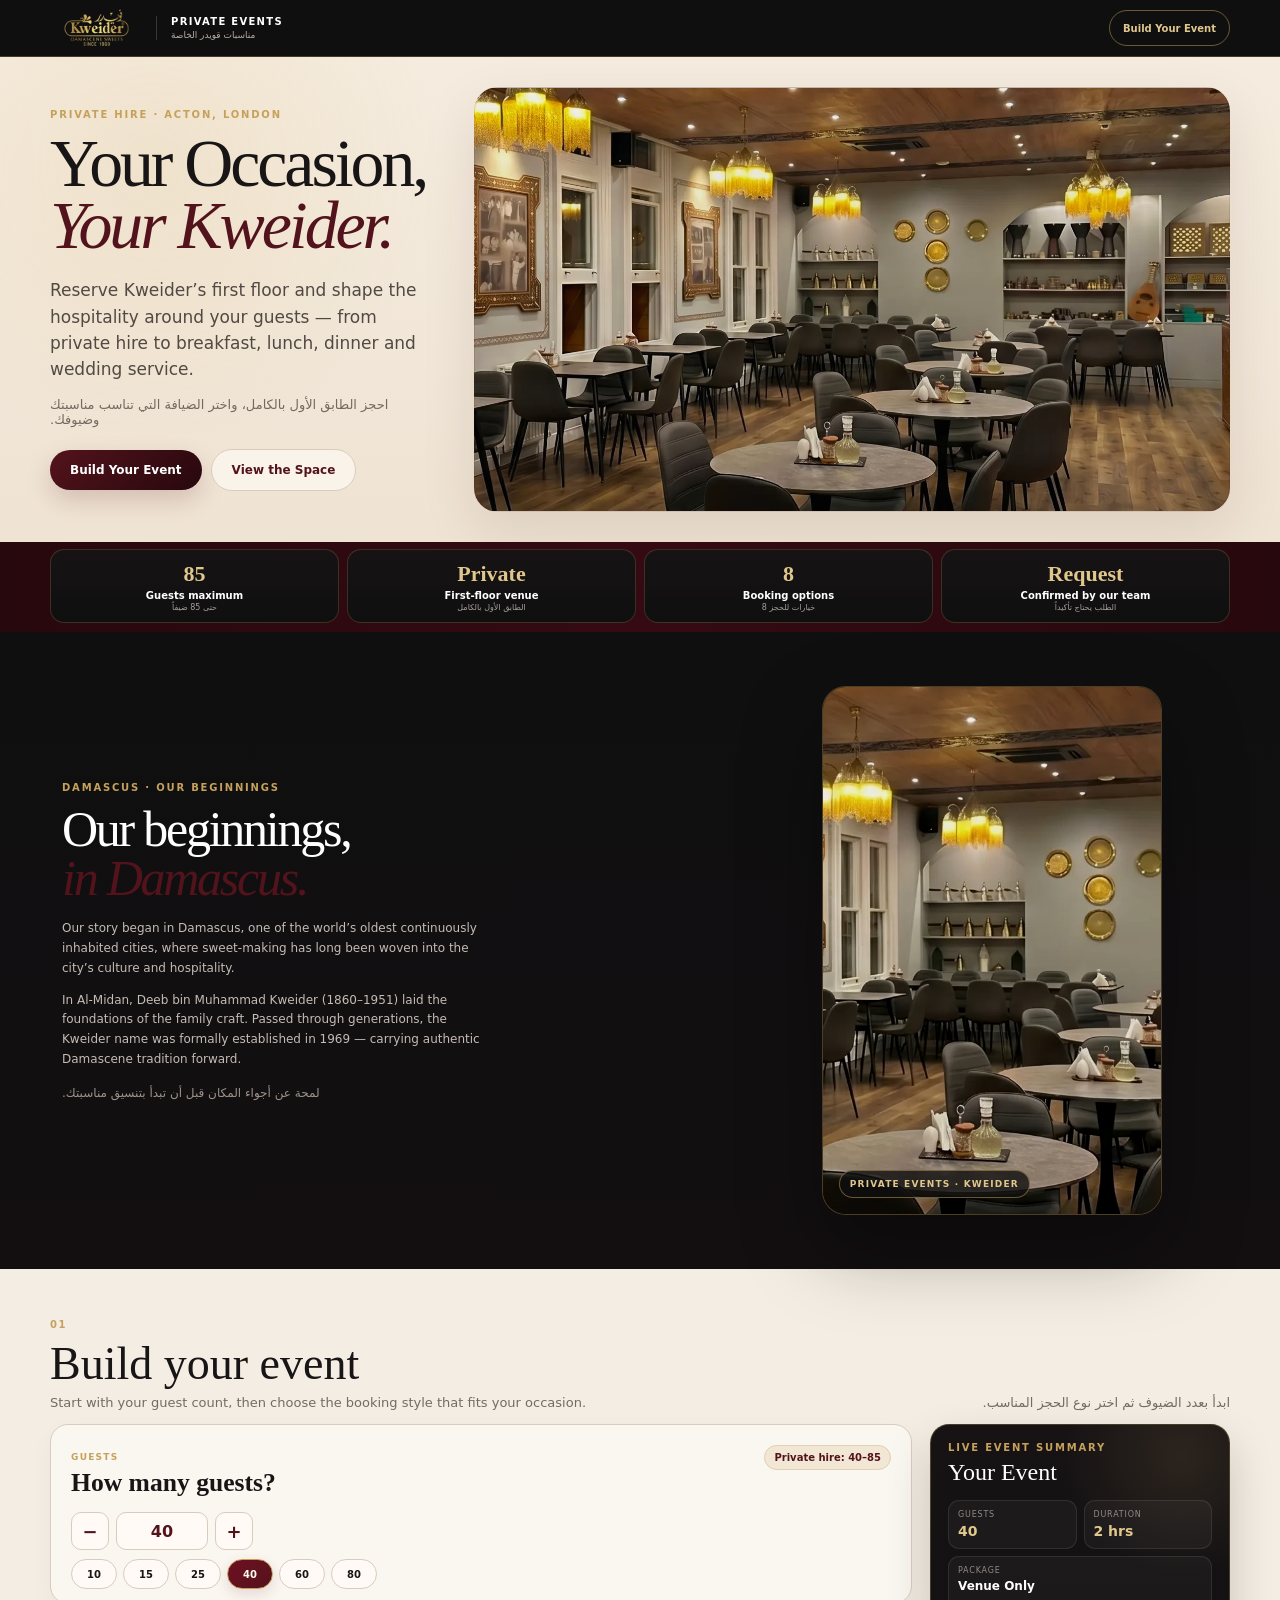
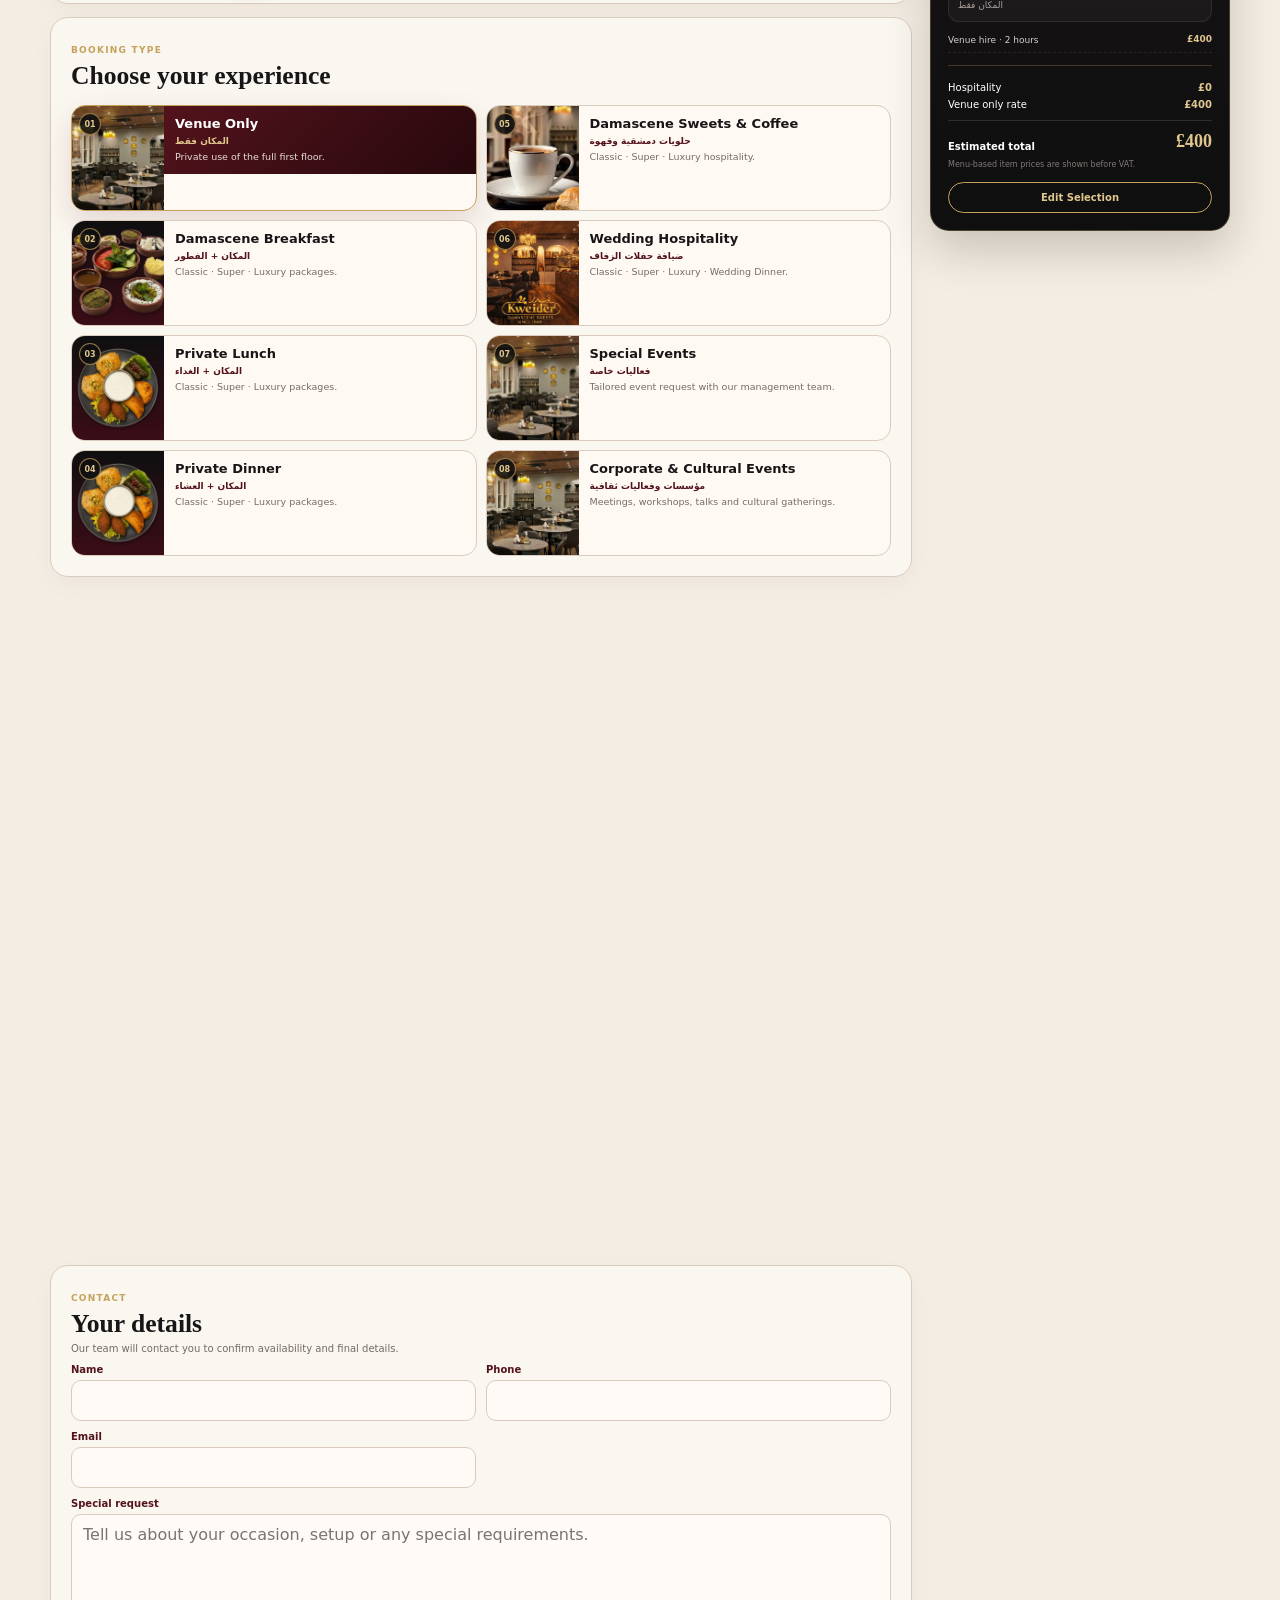
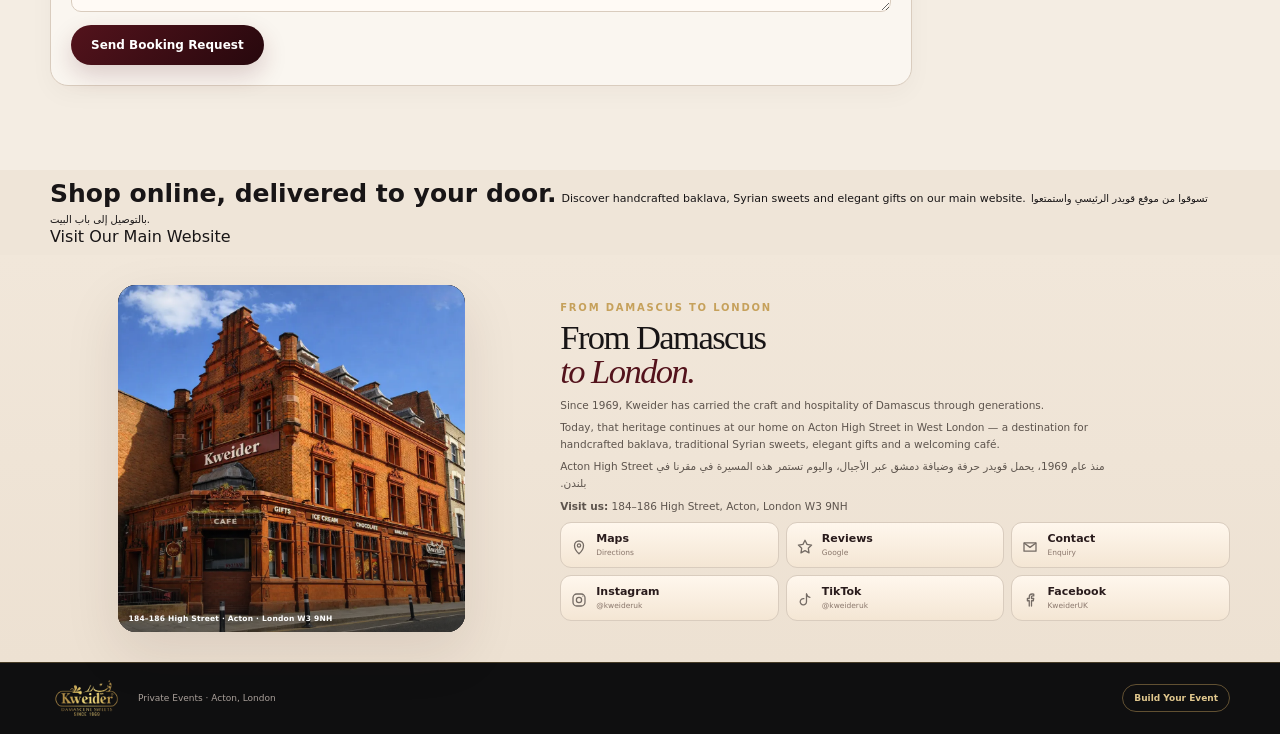
==== index.html @ 836a51fa "Add files via upload" ====
<!doctype html>
<html lang="en" dir="ltr">
<head>
  <meta charset="utf-8">
  <meta name="viewport" content="width=device-width,initial-scale=1,viewport-fit=cover">
  <title>Private Events at Kweider | Acton, London</title>
  <meta name="description" content="Request private hire of Kweider's first floor in Acton for up to 85 guests. Build breakfast, lunch, dinner, wedding hospitality or a tailored private event.">
  <link rel="preconnect" href="https://menu.kweidersweets.co.uk">
  <link rel="stylesheet" href="styles.css">
</head>
<body>
  <header class="topbar">
    <div class="topbar-inner wrap">
      <a class="brand-lockup" href="#top" aria-label="Kweider Private Events">
        <img src="images/kweider-logo-2026.png" alt="Kweider Damascene Sweets">
      </a>
      <div class="topbar-copy">
        <span>Private Events</span>
        <small>مناسبات قويدر الخاصة</small>
      </div>
      <a class="header-cta" href="#builder">Build Your Event</a>
    </div>
  </header>

  <main id="top">
    <section class="hero">
      <div class="wrap hero-grid">
        <div class="hero-copy cinematic-enter">
          <div class="eyebrow">PRIVATE HIRE · ACTON, LONDON</div>
          <h1>Your Occasion,<br><em>Your Kweider.</em></h1>
          <p class="lead">Reserve Kweider’s first floor and shape the hospitality around your guests — from private hire to breakfast, lunch, dinner and wedding service.</p>
          <p class="ar-line">احجز الطابق الأول بالكامل، واختر الضيافة التي تناسب مناسبتك وضيوفك.</p>
          <div class="hero-actions">
            <button class="primary-btn" data-scroll="#builder">Build Your Event</button>
            <button class="ghost-btn" data-scroll="#experience-film">View the Space</button>
          </div>
        </div>
        <div class="hero-image cinematic-enter delay-1" role="img" aria-label="Kweider first-floor private venue"></div>
      </div>
    </section>

    <section class="facts">
      <div class="wrap facts-grid">
        <article class="reveal"><strong>85</strong><span>Guests maximum</span><small>حتى 85 ضيفاً</small></article>
        <article class="reveal"><strong>Private</strong><span>First-floor venue</span><small>الطابق الأول بالكامل</small></article>
        <article class="reveal"><strong>8</strong><span>Booking options</span><small>8 خيارات للحجز</small></article>
        <article class="reveal"><strong>Request</strong><span>Confirmed by our team</span><small>الطلب يحتاج تأكيداً</small></article>
      </div>
    </section>

    <section class="experience-film reveal" id="experience-film">
      <div class="wrap film-grid">
        <div class="film-copy">
          <span class="section-kicker">DAMASCUS · OUR BEGINNINGS</span>
          <h2>Our beginnings,<br><em>in Damascus.</em></h2>
          <p>Our story began in Damascus, one of the world’s oldest continuously inhabited cities, where sweet-making has long been woven into the city’s culture and hospitality.</p>
          <p>In Al-Midan, Deeb bin Muhammad Kweider (1860–1951) laid the foundations of the family craft. Passed through generations, the Kweider name was formally established in 1969 — carrying authentic Damascene tradition forward.</p>
          <p class="film-ar">لمحة عن أجواء المكان قبل أن تبدأ بتنسيق مناسبتك.</p>
        </div>
        <div class="film-frame">
          <video autoplay muted loop playsinline preload="metadata" poster="images/venue-hero.webp">
            <source src="media/venue-preview.mp4" type="video/mp4">
          </video>
          <div class="film-badge">PRIVATE EVENTS · KWEIDER</div>
        </div>
      </div>
    </section>

    <section id="builder" class="builder-section">
      <div class="wrap">
        <div class="section-head reveal">
          <div>
            <span class="step-mark">01</span>
            <h2>Build your event</h2>
            <p>Start with your guest count, then choose the booking style that fits your occasion.</p>
          </div>
          <p class="section-ar">ابدأ بعدد الضيوف ثم اختر نوع الحجز المناسب.</p>
        </div>

        <div class="builder-layout">
          <div class="builder-main">

            <section class="panel guest-panel reveal">
              <div class="panel-title">
                <div><small>GUESTS</small><h3>How many guests?</h3></div>
                <span class="limit-pill">Private hire: 40–85</span>
              </div>

              <div class="guest-control">
                <button type="button" id="guestMinus" aria-label="Decrease guests">−</button>
                <input id="guestCount" type="text" value="40" inputmode="numeric" pattern="[0-9]*" lang="en" dir="ltr" autocomplete="off">
                <button type="button" id="guestPlus" aria-label="Increase guests">+</button>
              </div>

              <div class="quick-guests six compact-guest-chips" aria-label="Quick guest count">
                <button data-guests="10">10</button>
                <button data-guests="15">15</button>
                <button data-guests="25">25</button>
                <button data-guests="40">40</button>
                <button data-guests="60">60</button>
                <button data-guests="80">80</button>
              </div>

              <div class="table-booking-notice" id="tableBookingNotice" hidden aria-hidden="true">
                <div>
                  <strong>For fewer than 40 guests, table booking is the better option.</strong>
                  <span>لأقل من 40 ضيفاً، ننصح بحجز الطاولات بدل حجز الطابق بالكامل.</span>
                </div>
                <a href="https://kweidersweets.co.uk/pages/book-a-table" target="_blank" rel="noopener">Book a Table</a>
              </div>
            </section>

            <section class="panel reveal" id="packagePanel">
              <div class="panel-title">
                <div><small>BOOKING TYPE</small><h3>Choose your experience</h3></div>
              </div>

              <div class="package-grid eight package-grid-final" id="packageGrid">
                <button class="package-card area-venue is-selected" data-package="venue-only">
                  <img src="images/venue-only.webp" alt="">
                  <span class="package-number">01</span>
                  <div><strong>Venue Only</strong><small>المكان فقط</small><p>Private use of the full first floor.</p></div>
                </button>

                <button class="package-card area-breakfast" data-package="breakfast">
                  <img src="images/breakfast.webp" alt="">
                  <span class="package-number">02</span>
                  <div><strong>Damascene Breakfast</strong><small>المكان + الفطور</small><p>Classic · Super · Luxury packages.</p></div>
                </button>

                <button class="package-card area-lunch" data-package="lunch">
                  <img src="images/lunch.webp" alt="">
                  <span class="package-number">03</span>
                  <div><strong>Private Lunch</strong><small>المكان + الغداء</small><p>Classic · Super · Luxury packages.</p></div>
                </button>

                <button class="package-card area-dinner" data-package="dinner">
                  <img src="images/dinner.webp" alt="">
                  <span class="package-number">04</span>
                  <div><strong>Private Dinner</strong><small>المكان + العشاء</small><p>Classic · Super · Luxury packages.</p></div>
                </button>

                <button class="package-card area-sweets" data-package="sweets-coffee">
                  <img src="images/sweets-drinks.webp" alt="">
                  <span class="package-number">05</span>
                  <div><strong>Damascene Sweets & Coffee</strong><small>حلويات دمشقية وقهوة</small><p>Classic · Super · Luxury hospitality.</p></div>
                </button>

                <button class="package-card area-wedding" data-package="wedding">
                  <img src="images/wedding.webp" alt="">
                  <span class="package-number">06</span>
                  <div><strong>Wedding Hospitality</strong><small>ضيافة حفلات الزفاف</small><p>Classic · Super · Luxury · Wedding Dinner.</p></div>
                </button>

                <button class="package-card area-special" data-package="special-events">
                  <img src="images/venue-hero.webp" alt="">
                  <span class="package-number">07</span>
                  <div><strong>Special Events</strong><small>فعاليات خاصة</small><p>Tailored event request with our management team.</p></div>
                </button>

                <button class="package-card area-cultural" data-package="corporate-cultural">
                  <img src="images/special-events.webp" alt="">
                  <span class="package-number">08</span>
                  <div><strong>Corporate & Cultural Events</strong><small>مؤسسات وفعاليات ثقافية</small><p>Meetings, workshops, talks and cultural gatherings.</p></div>
                </button>
              </div>
            </section>

            <section class="panel reveal" id="durationPanel">
              <div class="panel-title">
                <div>
                  <small>EVENT TIME</small>
                  <h3>Choose your time</h3>
                  <p id="durationIntro">Hospitality bookings include the first 2 hours.</p>
                </div>
                <span class="recommend-pill" id="recommendedDuration">Recommended: 2h</span>
              </div>

              <div class="duration-grid three">
                <button data-hours="2" class="duration-btn is-selected"><strong>2</strong><span>hours</span><small>Included</small></button>
                <button data-hours="3" class="duration-btn"><strong>3</strong><span>hours</span><small>+ £150</small></button>
                <button data-hours="4" class="duration-btn"><strong>4</strong><span>hours</span><small>+ £250</small></button>
              </div>

              <div class="rate-note" id="durationNote">For hospitality bookings, the first 2 hours are included. 3 hours adds £150. 4 hours adds £250. Longer events are arranged with management.</div>
            </section>

            <section class="panel selection-panel reveal" id="selectionPanel">
              <div class="panel-title">
                <div><small>PERSONALISE</small><h3 id="selectionTitle">Venue only</h3><p id="selectionIntro">Venue-only hire has a separate policy and rate.</p></div>
              </div>
              <div id="selectionContent" class="selection-content"></div>
            </section>

            <section class="panel schedule-panel reveal" id="schedule">
              <div class="panel-title">
                <div><small>PREFERRED DATE & TIME</small><h3>When would you like to visit?</h3><p>This is a request, not a confirmed booking.</p></div>
              </div>
              <div class="schedule-grid luxury-schedule-grid">
                <div class="field calendar-field">
                  <span>Preferred date</span>
                  <button type="button" class="calendar-trigger" id="calendarTrigger" aria-haspopup="dialog" aria-expanded="false">
                    <span class="calendar-trigger-icon" aria-hidden="true">▦</span>
                    <span id="calendarTriggerText">Choose a date</span>
                    <span class="calendar-trigger-caret" aria-hidden="true">⌄</span>
                  </button>
                  <div class="calendar-popover" id="calendarPopover" hidden>
                    <div class="calendar-header">
                      <button type="button" id="calendarPrev" aria-label="Previous month">‹</button>
                      <strong id="calendarMonthLabel">Month Year</strong>
                      <button type="button" id="calendarNext" aria-label="Next month">›</button>
                    </div>
                    <div class="calendar-weekdays" aria-hidden="true">
                      <span>Mon</span><span>Tue</span><span>Wed</span><span>Thu</span><span>Fri</span><span>Sat</span><span>Sun</span>
                    </div>
                    <div class="calendar-days" id="calendarDays" role="grid" aria-label="Choose preferred date"></div>
                    <div class="calendar-footer">
                      <span id="calendarSelectedText">No date selected</span>
                      <button type="button" id="calendarClear">Clear</button>
                    </div>
                  </div>
                </div>

                <label class="field time-field"><span>Preferred start time</span>
                  <select id="eventTime">
                    <option value="">Choose time</option>
                    <option>11:00</option><option>12:00</option><option>13:00</option><option>14:00</option>
                    <option>15:00</option><option>16:00</option><option>17:00</option><option>18:00</option>
                    <option>19:00</option><option>20:00</option><option>21:00</option><option>22:00</option>
                  </select>
                </label>
              </div>
              <p class="availability-message" id="availabilityMessage"></p>
            </section>

            <section class="panel contact-panel reveal" id="contact">
              <div class="panel-title">
                <div><small>CONTACT</small><h3>Your details</h3><p>Our team will contact you to confirm availability and final details.</p></div>
              </div>
              <div class="contact-grid">
                <label class="field"><span>Name</span><input id="contactName" autocomplete="name"></label>
                <label class="field"><span>Phone</span><input id="contactPhone" autocomplete="tel"></label>
                <label class="field"><span>Email</span><input id="contactEmail" type="email" autocomplete="email"></label>
                <label class="field full"><span>Special request</span><textarea id="contactNotes" rows="4" placeholder="Tell us about your occasion, setup or any special requirements."></textarea></label>
              </div>
              <button class="primary-btn submit-btn" id="submitRequest">Send Booking Request</button>
            </section>
          </div>

          <aside class="summary-card reveal" id="summaryCard">
            <div class="summary-kicker">LIVE EVENT SUMMARY</div>
            <h3>Your Event</h3>

            <div class="summary-top">
              <div><span>Guests</span><strong id="sumGuests">40</strong></div>
              <div id="sumDurationBlock"><span>Duration</span><strong id="sumDuration">2 hrs</strong></div>
            </div>

            <div class="summary-section">
              <span>Package</span>
              <strong id="sumPackage">Venue Only</strong>
              <small id="sumPackageAr">المكان فقط</small>
            </div>

            <div class="summary-lines" id="summaryLines"></div>

            <div class="summary-totals">
              <div><span>Hospitality</span><strong id="sumHospitality">£0</strong></div>
              <div id="extraTimeRow"><span>Extra time</span><strong id="sumExtraTime">Included</strong></div>
              <div id="venueFeeRow"><span>Venue only rate</span><strong>To confirm</strong></div>
              <div class="grand-total"><span>Estimated total</span><strong id="sumTotal">Venue rate to confirm</strong></div>
              <small id="sumTotalNote">Menu-based item prices are shown before VAT.</small>
            </div>

            <button class="summary-edit" data-scroll="#selectionPanel">Edit Selection</button>
          </aside>
        </div>
      </div>
    </section>

    <section class="shop-strip reveal">
      <div class="wrap shop-strip-inner">
        <div class="shop-strip-copy">
          <strong>Shop online, delivered to your door.</strong>
          <span>Discover handcrafted baklava, Syrian sweets and elegant gifts on our main website.</span>
          <small>تسوقوا من موقع قويدر الرئيسي واستمتعوا بالتوصيل إلى باب البيت.</small>
        </div>
        <a class="shop-strip-btn" href="https://kweidersweets.co.uk/" target="_blank" rel="noopener">Visit Our Main Website</a>
      </div>
    </section>

    <section class="visit-connect reveal">
      <div class="wrap visit-grid heritage-grid">
        <div class="visit-photo heritage-photo">
          <img src="images/kweider-acton-exterior-new.webp" alt="Kweider Sweets in Acton, London">
          <div class="visit-photo-label">184–186 High Street · Acton · London W3 9NH</div>
        </div>

        <div class="visit-copy heritage-copy">
          <span class="section-kicker">FROM DAMASCUS TO LONDON</span>
          <h2>From Damascus<br><em>to London.</em></h2>
          <p>Since 1969, Kweider has carried the craft and hospitality of Damascus through generations.</p>
          <p>Today, that heritage continues at our home on Acton High Street in West London — a destination for handcrafted baklava, traditional Syrian sweets, elegant gifts and a welcoming café.</p>
          <p class="visit-ar">منذ عام 1969، يحمل قويدر حرفة وضيافة دمشق عبر الأجيال، واليوم تستمر هذه المسيرة في مقرنا في Acton High Street بلندن.</p>
          <p class="heritage-address"><strong>Visit us:</strong> 184–186 High Street, Acton, London W3 9NH</p>

          <div class="connect-grid compact-connect">
            <a href="https://www.google.com/maps/search/?api=1&query=Kweider+Sweets+184-186+High+Street+Acton+London+W3+9NH" target="_blank" rel="noopener" aria-label="Open Kweider on Google Maps">
              <span class="connect-icon"><svg viewBox="0 0 24 24" aria-hidden="true"><path d="M12 21s6-5.2 6-11a6 6 0 1 0-12 0c0 5.8 6 11 6 11Z"/><circle cx="12" cy="10" r="2.2"/></svg></span><strong>Maps</strong><span class="connect-sub">Directions</span>
            </a>
            <a href="https://www.google.com/search?q=Kweider+Sweets+Acton+Google+Reviews" target="_blank" rel="noopener" aria-label="Read Kweider Google Reviews">
              <span class="connect-icon"><svg viewBox="0 0 24 24" aria-hidden="true"><path d="m12 3 2.7 5.5 6.1.9-4.4 4.3 1 6.1-5.4-2.9-5.4 2.9 1-6.1-4.4-4.3 6.1-.9L12 3Z"/></svg></span><strong>Reviews</strong><span class="connect-sub">Google</span>
            </a>
            <a href="#contact" aria-label="Contact Kweider">
              <span class="connect-icon"><svg viewBox="0 0 24 24" aria-hidden="true"><path d="M4 6.5h16v11H4z"/><path d="m4.5 7 7.5 5.5L19.5 7"/></svg></span><strong>Contact</strong><span class="connect-sub">Enquiry</span>
            </a>
            <a href="https://www.instagram.com/kweideruk" target="_blank" rel="noopener" aria-label="Kweider on Instagram">
              <span class="connect-icon"><svg viewBox="0 0 24 24" aria-hidden="true"><rect x="4" y="4" width="16" height="16" rx="5"/><circle cx="12" cy="12" r="3.5"/><circle cx="17.2" cy="6.8" r=".8" class="fill"/></svg></span><strong>Instagram</strong><span class="connect-sub">@kweideruk</span>
            </a>
            <a href="https://www.tiktok.com/@kweideruk" target="_blank" rel="noopener" aria-label="Kweider on TikTok">
              <span class="connect-icon"><svg viewBox="0 0 24 24" aria-hidden="true"><path d="M14 4v10.2a4.2 4.2 0 1 1-3.5-4.1"/><path d="M14 4c.6 2.5 2.1 4 4.5 4.5"/></svg></span><strong>TikTok</strong><span class="connect-sub">@kweideruk</span>
            </a>
            <a href="https://www.facebook.com/KweiderUK" target="_blank" rel="noopener" aria-label="Kweider on Facebook">
              <span class="connect-icon"><svg viewBox="0 0 24 24" aria-hidden="true"><path d="M14 20v-7h2.5l.4-3H14V8.1c0-.9.3-1.6 1.6-1.6H17V4.1c-.5-.1-1.3-.1-2.2-.1-2.2 0-3.8 1.4-3.8 3.9V10H8.5v3H11v7"/></svg></span><strong>Facebook</strong><span class="connect-sub">KweiderUK</span>
            </a>
          </div>
        </div>
      </div>
    </section>
  </main>

  <footer class="site-footer">
    <div class="wrap footer-inner">
      <img src="images/kweider-logo-2026.png" alt="Kweider">
      <p>Private Events · Acton, London</p>
      <a href="#builder">Build Your Event</a>
    </div>
  </footer>

  <div class="mobile-summary">
    <div><small id="mobileGuests">40 guests</small><strong id="mobileTotal">Venue rate to confirm</strong></div>
    <button id="openMobileSummary">View Summary</button>
  </div>

  <div class="drawer-backdrop" id="drawerBackdrop"></div>
  <aside class="mobile-drawer" id="mobileDrawer" aria-hidden="true">
    <div class="drawer-handle"></div>
    <button class="drawer-close" id="closeMobileSummary">×</button>
    <div id="mobileSummaryContent"></div>
  </aside>

  <div class="toast" id="toast"></div>

  <script src="availability.js"></script>
  <script src="script.js"></script>
</body>
</html>
---- styles.css ----
:root{
  --cream:#F4EDE3;
  --ivory:#FAF6F0;
  --ivory2:#F8F1E8;
  --wine:#53131C;
  --wine2:#3A0D16;
  --wine3:#27080D;
  --black:#0F0F10;
  --gold:#C6A15B;
  --gold2:#E0C78D;
  --ink:#181516;
  --muted:#746B64;
  --line:#D9CCBE;
  --shadow:0 20px 55px rgba(45,15,18,.10);
}
*{box-sizing:border-box}
html{scroll-behavior:smooth;background:var(--wine3)}
body{
  margin:0;font-family:Inter,ui-sans-serif,system-ui,-apple-system,BlinkMacSystemFont,"Segoe UI",Arial,sans-serif;
  color:var(--ink);background:var(--cream);-webkit-font-smoothing:antialiased
}
button,input,select,textarea{font:inherit}
button{cursor:pointer}
img{display:block;max-width:100%}
a{color:inherit;text-decoration:none}
.wrap{width:min(1240px,calc(100% - 34px));margin:auto}

/* Thin luxury header */
.topbar{
  position:sticky;top:0;z-index:50;background:rgba(15,15,16,.985);
  border-bottom:1px solid rgba(198,161,91,.35);backdrop-filter:blur(14px)
}
.topbar-inner{height:54px;display:flex;align-items:center;gap:14px}
.brand-lockup{height:42px;display:flex;align-items:center}
.brand-lockup img{width:92px;height:42px;object-fit:contain}
.topbar-copy{
  border-left:1px solid rgba(255,255,255,.16);padding-left:14px;
  display:flex;flex-direction:column;line-height:1.1;color:#fff
}
.topbar-copy span{font-size:10px;font-weight:800;letter-spacing:.13em;text-transform:uppercase}
.topbar-copy small{font-size:9px;color:#b9aea7;margin-top:4px}
.header-cta{
  margin-left:auto;border:1px solid rgba(198,161,91,.5);color:var(--gold2);
  border-radius:999px;padding:8px 13px;font-size:10px;font-weight:900;
  transition:.25s ease
}
.header-cta:hover{background:var(--gold);color:var(--wine3);transform:translateY(-1px)}

.hero{
  overflow:hidden;padding:42px 0 40px;
  background:
    radial-gradient(circle at 12% 8%,rgba(198,161,91,.12),transparent 24%),
    linear-gradient(180deg,#F6EFE5 0%,var(--cream) 100%)
}
.hero-grid{display:grid;grid-template-columns:.68fr 1.32fr;gap:34px;align-items:stretch}
.hero-copy{padding:38px 0;display:flex;flex-direction:column;justify-content:center}
.eyebrow,.section-kicker,.summary-kicker{
  font-size:10px;letter-spacing:.18em;font-weight:900;color:var(--gold);text-transform:uppercase
}
.hero h1,.film-copy h2,.visit-copy h2{
  font-family:Georgia,"Times New Roman",serif;font-weight:500;letter-spacing:-.045em
}
.hero h1{font-size:clamp(48px,5vw,78px);line-height:.97;margin:13px 0 20px}
.hero h1 em,.film-copy h2 em,.visit-copy h2 em{color:var(--wine);font-style:italic}
.lead{font-size:16px;line-height:1.72;max-width:545px;color:#514943;margin:0}
.ar-line,.film-ar,.visit-ar{direction:rtl;text-align:left;font-size:13px;color:#746960;margin:14px 0 22px}
.hero-actions{display:flex;gap:9px;align-items:center}
.primary-btn,.ghost-btn{
  width:max-content;border-radius:999px;padding:13px 20px;font-size:12px;font-weight:900;transition:.25s ease
}
.primary-btn{
  border:0;background:linear-gradient(135deg,var(--wine),var(--wine3));color:#fff;
  box-shadow:0 10px 24px rgba(83,19,28,.18)
}
.ghost-btn{border:1px solid var(--line);background:rgba(255,250,245,.65);color:var(--wine)}
.primary-btn:hover,.ghost-btn:hover{transform:translateY(-2px)}
.hero-image{
  min-height:510px;border-radius:25px;border:1px solid rgba(83,19,28,.12);
  background:
    linear-gradient(0deg,rgba(15,15,16,.14),rgba(83,19,28,.02)),
    url("images/venue-hero.webp") center/104% no-repeat;
  box-shadow:var(--shadow);
  animation:heroDrift 18s ease-in-out infinite alternate
}
@keyframes heroDrift{
  0%{background-size:104%;background-position:50% 50%}
  100%{background-size:111%;background-position:52% 48%}
}

/* Slim dark facts strip */
.facts{background:linear-gradient(90deg,var(--wine3),#360A13,var(--wine3));padding:8px 0}
.facts-grid{display:grid;grid-template-columns:repeat(4,1fr);gap:8px}
.facts article{
  min-height:78px;background:linear-gradient(180deg,#171315,var(--black));color:#fff;
  border:1px solid rgba(198,161,91,.22);border-radius:14px;
  display:flex;flex-direction:column;justify-content:center;align-items:center;text-align:center;padding:9px 12px
}
.facts strong{font-family:Georgia,serif;color:var(--gold2);font-size:20px}
.facts span{font-size:10px;font-weight:900;margin-top:3px}
.facts small{font-size:9px;color:#aaa09a;margin-top:2px}

/* Film section */
.experience-film{padding:68px 0;background:linear-gradient(180deg,var(--black),#130F11)}
.film-grid{display:grid;grid-template-columns:.8fr 1.2fr;gap:48px;align-items:center}
.film-copy{color:#fff;padding-left:12px}
.film-copy h2{font-size:55px;line-height:1;margin:10px 0 16px}
.film-copy p{max-width:430px;line-height:1.7;color:#c6bbb5;font-size:14px}
.film-copy .film-ar{color:#9e918a}
.film-note{
  margin-top:20px;padding:10px 12px;border-left:2px solid var(--gold);color:#867b75;
  font-size:10px;max-width:430px
}
.film-frame{
  position:relative;max-width:650px;justify-self:end;width:100%;height:540px;overflow:hidden;
  border-radius:24px;border:1px solid rgba(198,161,91,.35);background:#090909;
  box-shadow:0 34px 80px rgba(0,0,0,.35)
}
.film-frame video{
  width:100%;height:100%;object-fit:cover;object-position:center 45%;
  transform:scale(1.015);filter:saturate(.94) contrast(1.03)
}
.film-frame:after{
  content:"";position:absolute;inset:0;pointer-events:none;
  background:linear-gradient(180deg,rgba(0,0,0,.02),rgba(0,0,0,.12))
}
.film-badge{
  position:absolute;z-index:2;left:16px;bottom:16px;padding:8px 10px;border-radius:999px;
  background:rgba(15,15,16,.78);border:1px solid rgba(198,161,91,.5);
  color:var(--gold2);font-size:9px;font-weight:900;letter-spacing:.13em
}

/* Builder */
.builder-section{padding:46px 0 100px;background:var(--cream)}
.section-head{display:flex;justify-content:space-between;align-items:flex-end;gap:20px;margin-bottom:18px}
.step-mark{font-size:10px;color:var(--gold);font-weight:900;letter-spacing:.16em}
.section-head h2{font-family:Georgia,serif;font-size:38px;margin:5px 0 5px;font-weight:500}
.section-head p{margin:0;color:var(--muted);font-size:13px}
.section-ar{direction:rtl;text-align:right;max-width:320px}

.builder-layout{display:grid;grid-template-columns:minmax(0,1fr) 300px;gap:17px;align-items:start}
.builder-main{display:flex;flex-direction:column;gap:13px}
.panel{
  background:var(--ivory);border:1px solid var(--line);border-radius:19px;padding:18px;
  box-shadow:0 8px 24px rgba(50,20,18,.035)
}
.panel-title{display:flex;align-items:flex-start;justify-content:space-between;gap:14px;margin-bottom:14px}
.panel-title small{font-size:9px;font-weight:900;letter-spacing:.14em;color:var(--gold)}
.panel-title h3{font-family:Georgia,serif;font-size:22px;font-weight:600;margin:4px 0}
.panel-title p{font-size:12px;color:var(--muted);margin:0}
.limit-pill,.recommend-pill{
  background:#F2E6D4;color:var(--wine);border:1px solid #E2CFB4;border-radius:999px;
  padding:6px 9px;font-size:10px;font-weight:900;white-space:nowrap
}
.recommend-pill{background:#F5EBDD;color:#785616;border-color:#E1C78C}

.guest-control{display:grid;grid-template-columns:44px 96px 44px;gap:7px;align-items:center}
.guest-control button{
  height:42px;border:1px solid var(--line);background:#fffaf5;border-radius:11px;
  color:var(--wine);font-size:20px;font-weight:800
}
.guest-control input{
  height:42px;border:1px solid var(--line);border-radius:11px;background:#fffaf5;
  text-align:center;font-weight:900;font-size:17px;color:var(--wine)
}
.quick-guests{display:grid;gap:7px;margin-top:10px}
.quick-guests.five{grid-template-columns:repeat(5,1fr)}
.quick-guests button{
  min-height:38px;border:1px solid var(--line);background:#fffaf5;border-radius:11px;
  color:var(--ink);font-size:11px;font-weight:900;transition:.2s
}
.quick-guests button:hover{border-color:var(--gold);transform:translateY(-1px)}
.table-booking-notice{
  margin-top:11px;border:1px solid rgba(83,19,28,.25);background:#F8EAEC;border-radius:13px;
  padding:12px;display:flex;align-items:center;justify-content:space-between;gap:14px
}
.table-booking-notice div{display:flex;flex-direction:column;gap:3px}
.table-booking-notice strong{font-size:12px;color:var(--wine)}
.table-booking-notice span{font-size:11px;color:#75645f}
.table-booking-notice a{
  flex:0 0 auto;border-radius:999px;background:var(--wine);color:#fff;padding:9px 12px;
  font-size:10px;font-weight:900
}
#packagePanel.is-ineligible .package-grid{opacity:.42;filter:grayscale(.25);pointer-events:none}

.package-grid.eight{display:grid;grid-template-columns:repeat(2,minmax(0,1fr));gap:9px}
.package-card{
  border:1px solid var(--line);border-radius:15px;background:#FFF9F4;padding:0;overflow:hidden;text-align:left;
  display:grid;grid-template-columns:100px 1fr;min-height:116px;position:relative;color:var(--ink);
  transition:.25s ease
}
.package-card img{width:100px;height:100%;object-fit:cover}
.package-card>div{padding:13px 12px}
.package-card strong{display:block;font-size:13px;line-height:1.3}
.package-card small{display:block;color:var(--wine);font-size:10px;font-weight:800;margin-top:3px}
.package-card p{font-size:10px;line-height:1.42;color:var(--muted);margin:6px 0 0}
.package-number{
  position:absolute;top:7px;left:7px;width:22px;height:22px;border-radius:50%;
  display:grid;place-items:center;background:rgba(15,15,16,.88);border:1px solid rgba(198,161,91,.7);
  color:var(--gold2);font-size:8px;font-weight:900
}
.package-card:hover{border-color:rgba(198,161,91,.78);transform:translateY(-2px);box-shadow:0 12px 26px rgba(50,18,18,.07)}
.package-card.is-selected{border-color:var(--gold);box-shadow:0 12px 30px rgba(83,19,28,.13)}
.package-card.is-selected>div{background:linear-gradient(135deg,var(--wine),var(--wine3));color:#fff}
.package-card.is-selected small{color:var(--gold2)}
.package-card.is-selected p{color:#e7dcd7}

.duration-grid.three{display:grid;grid-template-columns:repeat(3,1fr);gap:9px}
.duration-btn{
  min-height:84px;border:1px solid var(--line);background:#fffaf5;border-radius:15px;
  display:flex;flex-direction:column;align-items:center;justify-content:center;color:var(--ink);transition:.22s
}
.duration-btn strong{font-family:Georgia,serif;font-size:26px;color:var(--wine)}
.duration-btn span{font-size:11px;font-weight:900}
.duration-btn small{font-size:10px;color:var(--muted);margin-top:3px}
.duration-btn.is-selected{
  background:linear-gradient(135deg,var(--wine),var(--wine3));border-color:var(--gold);color:#fff
}
.duration-btn.is-selected strong,.duration-btn.is-selected small{color:var(--gold2)}
.duration-btn.is-recommended:not(.is-selected){box-shadow:0 0 0 2px rgba(198,161,91,.22) inset;border-color:var(--gold)}
.rate-note{
  margin-top:10px;padding:10px 12px;border-radius:11px;background:#F4E9DA;border:1px solid #E5D3BC;
  color:#675a50;font-size:10px;line-height:1.55
}

.selection-content{display:flex;flex-direction:column;gap:11px}
.empty-selection{
  padding:24px 16px;border:1px dashed #d6c7b7;border-radius:15px;text-align:center;
  color:var(--muted);font-size:12px;background:#fffaf5
}
.policy-box{
  display:grid;grid-template-columns:1fr auto;gap:14px;align-items:center;padding:16px;
  border-radius:15px;background:linear-gradient(135deg,#171315,var(--black));color:#fff;
  border:1px solid rgba(198,161,91,.28)
}
.policy-box strong{display:block;color:var(--gold2);font-family:Georgia,serif;font-size:18px}
.policy-box span{display:block;color:#b8ada7;font-size:11px;margin-top:5px}
.policy-box small{color:#7e746f;font-size:10px}

details.product-group{border:1px solid var(--line);border-radius:15px;background:#fffaf5;overflow:hidden}
details.product-group summary{
  list-style:none;display:flex;align-items:center;justify-content:space-between;gap:10px;
  padding:13px 14px;font-weight:900;font-size:13px;color:var(--wine);cursor:pointer
}
details.product-group summary::-webkit-details-marker{display:none}
details.product-group summary:after{content:"+";font-size:18px;color:var(--gold)}
details.product-group[open] summary:after{content:"−"}
.group-sub{font-size:10px;color:var(--muted);font-weight:600}
.product-grid{display:grid;grid-template-columns:repeat(2,minmax(0,1fr));gap:8px;padding:0 9px 9px}
.product-card{
  position:relative;border:1px solid var(--line);border-radius:13px;background:var(--ivory);padding:9px;
  display:grid;grid-template-columns:68px minmax(0,1fr);gap:9px;min-height:106px
}
.product-card.is-active{border-color:var(--wine);background:#F8ECEE}
.product-thumb{width:68px;height:68px;border-radius:10px;object-fit:contain;background:#161214;padding:4px}
.product-name{font-size:12px;font-weight:900;line-height:1.3}
.product-ar{font-size:10px;color:var(--muted);margin-top:2px;white-space:nowrap;overflow:hidden;text-overflow:ellipsis}
.product-price{font-size:11px;color:var(--wine);font-weight:900;margin-top:6px}
.product-actions{display:flex;align-items:center;gap:5px;margin-top:7px;flex-wrap:wrap}
.add-toggle{width:25px;height:25px;border-radius:7px;border:1px solid var(--line);background:#fff;color:var(--wine);font-size:13px;font-weight:900}
.product-card.is-active .add-toggle{background:var(--wine);color:#fff;border-color:var(--wine)}
.qty-control{display:none;grid-template-columns:23px 32px 23px;gap:3px;align-items:center}
.product-card.is-active .qty-control{display:grid}
.qty-control button{height:23px;border:1px solid var(--line);background:#fff;border-radius:6px;color:var(--wine);font-weight:900}
.qty-control input{width:32px;height:23px;border:1px solid var(--line);border-radius:6px;text-align:center;font-size:10px;font-weight:900}
.line-total{margin-left:auto;font-size:10px;font-weight:900;color:var(--wine)}
.flavour-select{display:none;width:100%;margin-top:6px;height:29px;border:1px solid var(--line);border-radius:7px;background:#fff;padding:0 7px;font-size:10px}
.product-card.is-active .flavour-select{display:block}

.complete-event{
  margin-top:3px;padding:14px;border-radius:15px;border:1px solid var(--line);
  background:linear-gradient(180deg,#F7EFE5,#F3E8DB)
}
.complete-event-head{display:flex;align-items:end;justify-content:space-between;gap:12px;margin-bottom:10px}
.complete-event-head strong{font-family:Georgia,serif;font-size:18px}
.complete-event-head span{font-size:10px;color:var(--muted)}
.addon-shortcuts{display:grid;grid-template-columns:1fr 1fr;gap:8px}
.addon-shortcuts button{
  min-height:45px;border:1px solid rgba(83,19,28,.18);background:#fffaf5;color:var(--wine);
  border-radius:11px;font-size:11px;font-weight:900
}
.addon-shortcuts button:hover{border-color:var(--gold)}
.addon-zone{margin-top:10px}

.wedding-builder{display:grid;grid-template-columns:1fr 1fr;gap:11px}
.wedding-box{border:1px solid var(--line);border-radius:15px;padding:14px;background:#fffaf5}
.wedding-box h4{font-family:Georgia,serif;font-size:18px;margin:0 0 7px}
.included-list{margin:0;padding-left:17px;color:var(--muted);font-size:11px;line-height:1.7}
.hospitality-options{display:grid;gap:7px}
.hospitality-option{
  border:1px solid var(--line);border-radius:11px;padding:9px;display:grid;
  grid-template-columns:45px 1fr auto;gap:8px;align-items:center;background:var(--ivory);cursor:pointer
}
.hospitality-option img{width:45px;height:45px;border-radius:8px;object-fit:contain;background:#171315;padding:2px}
.hospitality-option strong{font-size:11px;display:block}
.hospitality-option small{font-size:9px;color:var(--muted)}
.hospitality-option .pp{font-size:11px;font-weight:900;color:var(--wine)}
.hospitality-option.is-selected{border-color:var(--gold);background:#F8ECEE}
.juice-choice{margin-top:9px}
.juice-choice label{display:block;font-size:10px;font-weight:800;margin-bottom:4px}
.juice-choice select{width:100%;height:36px;border:1px solid var(--line);border-radius:9px;background:#fff;padding:0 9px}
.live-pp{
  margin-top:9px;border-radius:11px;background:linear-gradient(135deg,var(--wine),var(--wine3));color:#fff;padding:10px 12px;
  display:flex;justify-content:space-between;align-items:center
}
.live-pp span{font-size:10px;color:#e7dcd7}
.live-pp strong{font-family:Georgia,serif;color:var(--gold2);font-size:19px}

.special-request-box{
  padding:16px;border-radius:15px;border:1px solid rgba(198,161,91,.35);
  background:linear-gradient(135deg,#171315,var(--black));color:#fff
}
.special-request-box h4{font-family:Georgia,serif;color:var(--gold2);font-size:20px;margin:0 0 6px}
.special-request-box p{font-size:11px;color:#b8ada7;line-height:1.6;margin:0 0 10px}
.special-request-box button{border:1px solid var(--gold);background:transparent;color:var(--gold2);border-radius:999px;padding:9px 12px;font-size:10px;font-weight:900}

.schedule-grid,.contact-grid{display:grid;grid-template-columns:1fr 1fr;gap:10px}
.field{display:flex;flex-direction:column;gap:5px}
.field span{font-size:10px;font-weight:900;color:var(--wine)}
.field input,.field select,.field textarea{
  width:100%;border:1px solid var(--line);border-radius:10px;background:#fffaf5;padding:10px 11px;color:var(--ink);outline:none
}
.field input:focus,.field select:focus,.field textarea:focus{border-color:var(--gold);box-shadow:0 0 0 3px rgba(198,161,91,.1)}
.field.full{grid-column:1/-1}
.availability-message{font-size:10px;margin:9px 0 0;color:var(--wine);font-weight:700}
.submit-btn{margin-top:13px}
.submit-note{font-size:9px;color:var(--muted);margin:7px 0 0}

/* Summary */
.summary-card{
  position:sticky;top:70px;background:
  radial-gradient(circle at 84% 8%,rgba(198,161,91,.12),transparent 26%),
  linear-gradient(180deg,#171315,var(--black));
  color:#fff;border:1px solid rgba(198,161,91,.3);border-radius:19px;padding:17px;box-shadow:0 20px 45px rgba(0,0,0,.18)
}
.summary-card h3{font-family:Georgia,serif;font-size:24px;font-weight:500;margin:6px 0 14px}
.summary-top{display:grid;grid-template-columns:1fr 1fr;gap:7px}
.summary-top>div,.summary-section{border:1px solid rgba(255,255,255,.09);background:rgba(255,255,255,.035);border-radius:11px;padding:9px}
.summary-top span,.summary-section>span{display:block;font-size:8px;letter-spacing:.1em;text-transform:uppercase;color:#938986}
.summary-top strong{font-size:14px;color:var(--gold2);display:block;margin-top:4px}
.summary-section{margin-top:7px}
.summary-section strong{font-size:12px;display:block;margin-top:4px}
.summary-section small{color:#aaa09a;font-size:9px}
.summary-lines{display:flex;flex-direction:column;gap:5px;margin:12px 0}
.summary-line{display:grid;grid-template-columns:1fr auto;gap:7px;padding-bottom:5px;border-bottom:1px dashed rgba(255,255,255,.08)}
.summary-line span{font-size:9px;color:#d6cdca;line-height:1.4}
.summary-line strong{font-size:9px;color:var(--gold2)}
.summary-empty{font-size:9px;color:#8e8481;padding:7px 0}
.summary-totals{border-top:1px solid rgba(198,161,91,.28);padding-top:10px}
.summary-totals>div{display:flex;justify-content:space-between;gap:9px;font-size:10px;margin:6px 0}
.summary-totals>div strong{color:var(--gold2)}
.summary-totals .grand-total{margin-top:10px;padding-top:10px;border-top:1px solid rgba(255,255,255,.12);align-items:flex-end}
.summary-totals .grand-total span{font-weight:900}
.summary-totals .grand-total strong{font-family:Georgia,serif;font-size:18px;text-align:right}
.summary-totals small{display:block;color:#827976;font-size:8px;line-height:1.45;margin-top:7px}
.summary-edit{
  width:100%;margin-top:11px;border:1px solid var(--gold);border-radius:999px;
  background:transparent;color:var(--gold2);padding:9px;font-size:10px;font-weight:900
}

/* Visit & Connect */
.visit-connect{padding:76px 0;background:linear-gradient(180deg,#F1E7DA,#EDE1D2)}
.visit-grid{display:grid;grid-template-columns:.9fr 1.1fr;gap:44px;align-items:center}
.visit-photo{position:relative;overflow:hidden;border-radius:24px;box-shadow:var(--shadow);min-height:520px;background:#d7c4b0}
.visit-photo img{width:100%;height:100%;min-height:520px;object-fit:cover;object-position:center 55%;transition:transform 1.2s ease}
.visit-photo:hover img{transform:scale(1.025)}
.visit-photo:after{content:"";position:absolute;inset:0;background:linear-gradient(180deg,transparent 60%,rgba(15,15,16,.55))}
.visit-photo-label{
  position:absolute;z-index:2;left:16px;bottom:15px;color:#fff;font-size:10px;font-weight:900;letter-spacing:.08em
}
.visit-copy h2{font-size:50px;line-height:1;margin:9px 0 14px}
.visit-copy>p{font-size:14px;color:#5d544d;line-height:1.65;max-width:570px}
.connect-grid{display:grid;grid-template-columns:repeat(2,1fr);gap:9px;margin-top:20px}
.connect-grid a{
  min-height:78px;border:1px solid var(--line);border-radius:14px;background:rgba(250,246,240,.84);
  padding:13px;display:flex;flex-direction:column;justify-content:center;transition:.22s ease
}
.connect-grid a:hover{transform:translateY(-2px);border-color:var(--gold);box-shadow:0 10px 25px rgba(45,15,18,.07)}
.connect-grid strong{font-family:Georgia,serif;font-size:16px;color:var(--wine)}
.connect-grid span{font-size:10px;color:var(--muted);margin-top:3px}

/* Footer */
.site-footer{background:var(--black);border-top:1px solid rgba(198,161,91,.3);padding:24px 0}
.footer-inner{display:flex;align-items:center;gap:16px;color:#aaa09a}
.footer-inner img{width:100px;height:55px;object-fit:contain}
.footer-inner p{font-size:10px;margin:0}
.footer-inner a{margin-left:auto;border:1px solid rgba(198,161,91,.45);border-radius:999px;padding:8px 12px;color:var(--gold2);font-size:10px;font-weight:900}

/* Motion */
.cinematic-enter{animation:cinematicIn .9s cubic-bezier(.2,.7,.2,1) both}
.delay-1{animation-delay:.12s}
@keyframes cinematicIn{
  from{opacity:0;transform:translateY(16px);filter:blur(3px)}
  to{opacity:1;transform:none;filter:none}
}
.reveal{opacity:0;transform:translateY(18px);transition:opacity .75s ease,transform .75s cubic-bezier(.2,.7,.2,1)}
.reveal.is-visible{opacity:1;transform:none}

.mobile-summary,.mobile-drawer,.drawer-backdrop{display:none}
.toast{
  position:fixed;left:50%;bottom:28px;transform:translate(-50%,20px);opacity:0;pointer-events:none;
  background:var(--black);color:#fff;border:1px solid var(--gold);border-radius:999px;
  padding:10px 16px;font-size:12px;z-index:1000;transition:.25s
}
.toast.show{opacity:1;transform:translate(-50%,0)}

@media(max-width:950px){
  .hero{padding:28px 0 30px}
  .hero-grid{grid-template-columns:1fr}
  .hero-copy{padding:8px 0 0}
  .hero h1{font-size:48px}
  .hero-image{min-height:390px;order:-1;background-size:cover;animation:none}
  .facts-grid{grid-template-columns:repeat(2,1fr)}
  .film-grid{grid-template-columns:1fr;gap:24px}
  .film-frame{justify-self:stretch;max-width:none;height:520px}
  .builder-layout{grid-template-columns:1fr}
  .summary-card{display:none}
  .package-grid.eight{grid-template-columns:repeat(2,minmax(0,1fr))}
  .section-head{align-items:flex-start;flex-direction:column}
  .section-ar{text-align:left}
  .visit-grid{grid-template-columns:1fr}
  .visit-photo{min-height:440px}
  .visit-photo img{min-height:440px}
  .mobile-summary{
    display:flex;position:fixed;z-index:100;left:10px;right:10px;bottom:max(10px,env(safe-area-inset-bottom));
    background:linear-gradient(135deg,var(--wine),var(--wine3));color:#fff;border:1px solid rgba(198,161,91,.55);
    border-radius:16px;padding:10px 12px;align-items:center;justify-content:space-between;box-shadow:0 14px 38px rgba(0,0,0,.28)
  }
  .mobile-summary div{display:flex;flex-direction:column}
  .mobile-summary small{font-size:11px;color:#dbcfc9}
  .mobile-summary strong{font-size:15px;color:var(--gold2)}
  .mobile-summary button{border:0;background:var(--gold);color:var(--wine3);border-radius:999px;padding:9px 12px;font-size:11px;font-weight:900}
  .drawer-backdrop{position:fixed;inset:0;background:rgba(0,0,0,.55);z-index:200}
  .drawer-backdrop.open{display:block}
  .mobile-drawer{
    display:block;position:fixed;z-index:201;left:0;right:0;bottom:0;max-height:82vh;overflow:auto;
    background:linear-gradient(180deg,#171315,var(--black));color:#fff;border-radius:22px 22px 0 0;
    border-top:1px solid var(--gold);padding:14px 18px 28px;transform:translateY(110%);transition:.28s ease
  }
  .mobile-drawer.open{transform:translateY(0)}
  .drawer-handle{width:42px;height:4px;border-radius:99px;background:#6e6461;margin:0 auto 14px}
  .drawer-close{position:absolute;top:12px;right:14px;border:0;background:transparent;color:var(--gold2);font-size:26px}
  .mobile-drawer .summary-card{display:block;position:static;box-shadow:none;border:0;background:transparent;padding:0}
}

@media(max-width:620px){
  .wrap{width:min(100% - 20px,1240px)}
  .topbar-inner{height:50px}
  .brand-lockup img{width:78px;height:38px}
  .topbar-copy span{font-size:9px}
  .topbar-copy small{font-size:8px}
  .header-cta{display:none}

  .hero-grid{gap:12px}
  .hero-image{min-height:285px;border-radius:18px}
  .hero h1{font-size:39px}
  .lead{font-size:16px;line-height:1.55}
  .ar-line{font-size:14px}
  .hero-actions{flex-wrap:wrap}
  .primary-btn,.ghost-btn{font-size:14px;padding:12px 17px}

  .facts{padding:7px 0}
  .facts-grid{gap:7px}
  .facts article{min-height:72px;border-radius:12px;padding:7px}
  .facts strong{font-size:19px}
  .facts span{font-size:11px}
  .facts small{font-size:10px}

  .experience-film{padding:46px 0}
  .film-copy h2{font-size:39px}
  .film-copy p{font-size:14px}
  .film-frame{height:430px;border-radius:18px}

  .builder-section{padding-top:30px}
  .section-head h2{font-size:32px}
  .section-head p{font-size:15px;line-height:1.5}
  .panel{padding:15px;border-radius:17px}
  .panel-title h3{font-size:22px}
  .panel-title p{font-size:14px;line-height:1.45}
  .panel-title small{font-size:11px}
  .limit-pill,.recommend-pill{font-size:10px}

  .guest-control{grid-template-columns:44px 90px 44px}
  .quick-guests.five{grid-template-columns:repeat(5,1fr)}
  .quick-guests button{font-size:12px;padding:0}
  .table-booking-notice{align-items:flex-start;flex-direction:column}
  .table-booking-notice strong{font-size:14px}
  .table-booking-notice span{font-size:13px}

  .package-grid.eight{gap:7px}
  .package-card{grid-template-columns:1fr;border-radius:13px;min-height:0}
  .package-card img{width:100%;height:100px}
  .package-card>div{padding:10px}
  .package-card strong{font-size:14px}
  .package-card small{font-size:12px}
  .package-card p{display:none}

  .duration-grid.three{gap:7px}
  .duration-btn{min-height:82px}
  .duration-btn strong{font-size:26px}
  .duration-btn span,.duration-btn small{font-size:12px}
  .rate-note{font-size:12px}

  details.product-group summary{font-size:15px;padding:13px}
  .group-sub{font-size:12px}
  .product-grid{grid-template-columns:repeat(2,minmax(0,1fr));gap:7px;padding:0 7px 7px}
  .product-card{grid-template-columns:1fr;gap:7px;padding:8px;min-height:0}
  .product-thumb{width:100%;height:92px}
  .product-name{font-size:14px}
  .product-ar{font-size:13px}
  .product-price{font-size:13px}
  .add-toggle{width:28px;height:28px}
  .qty-control{grid-template-columns:26px 38px 26px}
  .qty-control button,.qty-control input{height:28px}
  .qty-control input{width:38px}
  .line-total{width:100%;margin-left:0;font-size:12px}
  .flavour-select{font-size:12px;height:34px}

  .complete-event-head{align-items:flex-start;flex-direction:column}
  .complete-event-head strong{font-size:20px}
  .complete-event-head span{font-size:12px}
  .addon-shortcuts button{font-size:13px}

  .wedding-builder{grid-template-columns:1fr}
  .wedding-box h4{font-size:20px}
  .included-list{font-size:14px}
  .hospitality-option{grid-template-columns:52px 1fr auto}
  .hospitality-option img{width:52px;height:52px}
  .hospitality-option strong{font-size:14px}
  .hospitality-option small{font-size:12px}
  .hospitality-option .pp{font-size:14px}
  .juice-choice label{font-size:13px}

  .schedule-grid,.contact-grid{grid-template-columns:1fr}
  .field.full{grid-column:auto}
  .field span{font-size:13px}
  .field input,.field select,.field textarea{font-size:16px}
  .submit-note{font-size:12px}

  .visit-connect{padding:54px 0}
  .visit-photo{min-height:420px;border-radius:18px}
  .visit-photo img{min-height:420px}
  .visit-copy h2{font-size:39px}
  .visit-copy>p{font-size:14px}
  .connect-grid{grid-template-columns:1fr 1fr;gap:7px}
  .connect-grid a{min-height:72px;padding:11px}
  .connect-grid strong{font-size:15px}
  .connect-grid span{font-size:11px}

  .footer-inner{flex-wrap:wrap}
  .footer-inner img{width:84px;height:48px}
  .footer-inner a{margin-left:0}
}

@media(prefers-reduced-motion:reduce){
  html{scroll-behavior:auto}
  *,*:before,*:after{animation:none!important;transition:none!important}
  .reveal{opacity:1;transform:none}
}


/* === V13: direct venue-hour flow + luxury calendar picker === */
.luxury-schedule-grid{
  display:grid;
  grid-template-columns:minmax(0,1.35fr) minmax(220px,.65fr);
  gap:12px;
  align-items:start;
}
.calendar-field{position:relative}
.calendar-trigger{
  width:100%;
  min-height:46px;
  border:1px solid rgba(198,161,91,.44);
  border-radius:12px;
  background:linear-gradient(180deg,#fffaf4 0%,#f7ecdf 100%);
  color:#211816;
  display:grid;
  grid-template-columns:auto 1fr auto;
  align-items:center;
  gap:10px;
  padding:0 13px;
  text-align:left;
  box-shadow:0 5px 14px rgba(81,48,22,.05);
}
.calendar-trigger:hover,.calendar-trigger[aria-expanded="true"]{
  border-color:#c6a15b;
  box-shadow:0 0 0 3px rgba(198,161,91,.10);
}
.calendar-trigger-icon{color:#741224;font-size:18px;line-height:1}
.calendar-trigger-caret{color:#9a783d;font-size:16px}
#calendarTriggerText{font-size:13px;font-weight:800}
.calendar-popover{
  position:absolute;
  z-index:120;
  top:calc(100% + 8px);
  left:0;
  width:min(360px,calc(100vw - 36px));
  padding:13px;
  border:1px solid rgba(198,161,91,.45);
  border-radius:17px;
  background:linear-gradient(180deg,#fffaf4 0%,#f4e7d8 100%);
  box-shadow:0 22px 55px rgba(38,20,13,.22);
}
.calendar-popover[hidden]{display:none!important}
.calendar-header{
  display:grid;
  grid-template-columns:32px 1fr 32px;
  align-items:center;
  gap:7px;
  margin-bottom:10px;
}
.calendar-header strong{
  text-align:center;
  font-family:Georgia,"Times New Roman",serif;
  font-size:17px;
  color:#32191a;
}
.calendar-header button{
  width:32px;height:32px;border-radius:50%;border:1px solid #d9c7af;background:#fffaf4;
  color:#6e1020;font-size:20px;line-height:1;font-weight:700
}
.calendar-header button:disabled{opacity:.28;cursor:not-allowed}
.calendar-weekdays,.calendar-days{
  display:grid;
  grid-template-columns:repeat(7,1fr);
  gap:5px;
}
.calendar-weekdays{margin-bottom:5px}
.calendar-weekdays span{
  text-align:center;
  font-size:8px;
  font-weight:900;
  letter-spacing:.05em;
  color:#9a783d;
  text-transform:uppercase;
}
.calendar-blank{height:34px}
.calendar-day{
  height:34px;
  border:1px solid transparent;
  border-radius:9px;
  background:transparent;
  color:#251c19;
  font-size:11px;
  font-weight:800;
  transition:.18s ease;
}
.calendar-day:hover:not(:disabled){
  background:#efe1d0;
  border-color:#d7bd8a;
}
.calendar-day.is-today:not(.is-selected){border-color:#c6a15b;color:#6e1020}
.calendar-day.is-selected{
  background:linear-gradient(135deg,#741224,#4c0c16);
  border-color:#741224;
  color:#fff4e6;
  box-shadow:0 6px 14px rgba(83,19,28,.20);
}
.calendar-day:disabled{
  color:#c6b8ab;
  cursor:not-allowed;
  text-decoration:line-through;
  opacity:.55;
}
.calendar-footer{
  margin-top:10px;
  padding-top:9px;
  border-top:1px solid rgba(198,161,91,.24);
  display:flex;
  justify-content:space-between;
  align-items:center;
  gap:10px;
}
.calendar-footer span{font-size:9px;color:#75675f;line-height:1.35}
.calendar-footer button{
  border:0;background:transparent;color:#741224;font-size:9px;font-weight:900;padding:4px 0
}
.time-field select{min-height:46px}

@media(max-width:700px){
  .luxury-schedule-grid{grid-template-columns:1fr}
  .calendar-popover{width:100%;max-width:none;position:relative;top:7px}
}


/* === PACKAGE ARCHITECTURE V2 === */
.quick-guests.six{grid-template-columns:repeat(6,1fr)}
.tier-switch{
  display:grid;
  grid-template-columns:repeat(3,1fr);
  gap:9px;
  margin-bottom:12px
}
.tier-tab{
  position:relative;
  min-height:92px;
  padding:13px 12px;
  border:1px solid var(--line);
  border-radius:15px;
  background:#fff9f3;
  color:var(--ink);
  display:flex;
  flex-direction:column;
  align-items:flex-start;
  justify-content:center;
  text-align:left;
  transition:.22s ease
}
.tier-tab span{font-family:Georgia,serif;font-size:18px;font-weight:700}
.tier-tab strong{margin-top:5px;color:var(--wine);font-size:16px}
.tier-tab strong small{font-size:9px;font-family:Inter,system-ui,sans-serif}
.tier-tab em{
  position:absolute;top:8px;right:8px;
  font-style:normal;font-size:8px;font-weight:900;letter-spacing:.08em;
  color:#8a651e;background:#f4e4c7;border:1px solid #e1c48b;
  border-radius:999px;padding:4px 6px
}
.tier-tab.is-selected{
  background:linear-gradient(135deg,var(--wine),var(--wine3));
  color:#fff;border-color:var(--gold);
  box-shadow:0 12px 28px rgba(83,19,28,.16)
}
.tier-tab.is-selected strong{color:var(--gold2)}
.tier-tab.is-selected em{background:rgba(198,161,91,.16);color:var(--gold2);border-color:rgba(198,161,91,.5)}
.tier-empty-state{
  border:1px dashed #d2bfa8;border-radius:15px;padding:23px 16px;
  text-align:center;color:var(--muted);background:#fffaf5;font-size:12px
}
.package-detail-card,.choice-block{
  border:1px solid var(--line);
  border-radius:16px;
  background:#fffaf5;
  padding:14px;
  margin-top:10px
}
.package-detail-head,.choice-block-head{
  display:flex;justify-content:space-between;gap:14px;align-items:flex-start
}
.detail-kicker{
  display:block;font-size:8px;letter-spacing:.15em;font-weight:900;color:var(--gold);margin-bottom:4px
}
.package-detail-card h4,.choice-block h4{
  font-family:Georgia,serif;font-size:18px;margin:0;color:var(--ink)
}
.package-detail-card p,.choice-block p{
  margin:4px 0 0;font-size:10px;color:var(--muted);line-height:1.5
}
.base-total{text-align:right;flex:0 0 auto}
.base-total small{display:block;color:var(--muted);font-size:8px}
.base-total strong{display:block;color:var(--wine);font-family:Georgia,serif;font-size:18px;margin-top:3px}
.included-chips{
  display:flex;flex-wrap:wrap;gap:6px;margin-top:12px
}
.included-chips span{
  border:1px solid #e1d2c1;background:#f7eee4;border-radius:999px;
  padding:6px 8px;font-size:9px;color:#514943
}
.assignment-meter{
  min-width:100px;text-align:center;border:1px solid #e0c9bd;background:#f8ecee;
  color:var(--wine);border-radius:12px;padding:7px 9px
}
.assignment-meter strong{display:block;font-size:14px}
.assignment-meter span{display:block;font-size:8px;margin-top:2px}
.assignment-meter.is-complete{background:#eef5ec;border-color:#b8ceb2;color:#315b2f}
.choice-grid{display:grid;grid-template-columns:repeat(2,minmax(0,1fr));gap:8px;margin-top:11px}
.choice-item{
  border:1px solid var(--line);border-radius:13px;background:var(--ivory);
  padding:10px;display:flex;justify-content:space-between;gap:10px;align-items:center
}
.choice-item.is-active{border-color:var(--gold);background:#f8ecee}
.choice-item>div:first-child{min-width:0}
.choice-item strong{display:block;font-size:11px;line-height:1.25}
.choice-item small{display:block;font-size:9px;color:var(--muted);margin-top:2px}
.choice-item span{display:block;font-size:10px;font-weight:900;color:var(--wine);margin-top:5px}
.mini-qty{display:grid;grid-template-columns:24px 34px 24px;gap:3px;align-items:center;flex:0 0 auto}
.mini-qty button{height:26px;border:1px solid var(--line);background:#fff;border-radius:7px;color:var(--wine);font-weight:900}
.mini-qty input{width:34px;height:26px;border:1px solid var(--line);border-radius:7px;text-align:center;background:#fff;font-size:10px;font-weight:900}
.required-note{
  margin-top:9px;border-radius:10px;background:#f6e5e8;border:1px solid #dfbdc4;
  padding:9px 10px;color:var(--wine);font-size:10px;font-weight:800
}
.dessert-options{display:grid;grid-template-columns:repeat(2,minmax(0,1fr));gap:8px;margin-top:10px}
.dessert-option{
  min-height:62px;border:1px solid var(--line);border-radius:12px;background:var(--ivory);
  padding:10px;text-align:left;display:grid;grid-template-columns:1fr auto;gap:4px 10px
}
.dessert-option strong{font-size:11px}
.dessert-option span{font-size:9px;color:var(--muted);grid-column:1}
.dessert-option b{grid-column:2;grid-row:1/3;align-self:center;color:var(--wine);font-size:10px}
.dessert-option.is-selected{border-color:var(--gold);background:#f8ecee}
.simple-choice-row{display:grid;grid-template-columns:1fr 1fr;gap:8px;margin-top:10px}
.simple-choice-row button{
  min-height:40px;border:1px solid var(--line);border-radius:11px;background:#fffaf5;
  color:var(--wine);font-weight:900;font-size:10px
}
.simple-choice-row button.is-selected{background:var(--wine);color:#fff;border-color:var(--gold)}

@media(max-width:620px){
  .quick-guests.six{grid-template-columns:repeat(3,1fr)}
  .tier-switch{
    position:sticky;top:57px;z-index:20;
    grid-template-columns:repeat(3,1fr);gap:6px;
    padding:7px;background:rgba(244,237,227,.94);backdrop-filter:blur(12px);
    border:1px solid rgba(198,161,91,.2);border-radius:14px
  }
  .tier-tab{min-height:68px;padding:8px 7px;border-radius:11px}
  .tier-tab span{font-size:14px}
  .tier-tab strong{font-size:13px}
  .tier-tab em{display:none}
  .package-detail-head,.choice-block-head{flex-direction:column}
  .base-total{text-align:left}
  .included-chips{display:grid;grid-template-columns:1fr 1fr}
  .included-chips span{font-size:11px;border-radius:10px}
  .choice-grid{grid-template-columns:1fr}
  .choice-item strong{font-size:14px}
  .choice-item small{font-size:12px}
  .choice-item span{font-size:12px}
  .assignment-meter{width:100%;display:flex;justify-content:space-between;align-items:center}
  .assignment-meter strong{font-size:15px}
  .assignment-meter span{font-size:11px}
  .dessert-options{grid-template-columns:1fr}
  .dessert-option strong{font-size:14px}
  .dessert-option span{font-size:12px}
  .dessert-option b{font-size:13px}
}


/* === V3 validated selection & wedding dinner === */
.package-grid-final{
  display:grid;
  grid-template-columns:1fr 1fr;
  grid-template-areas:
    "venue sweets"
    "breakfast wedding"
    "lunch special"
    "dinner cultural";
}
.area-venue{grid-area:venue}
.area-breakfast{grid-area:breakfast}
.area-lunch{grid-area:lunch}
.area-dinner{grid-area:dinner}
.area-sweets{grid-area:sweets}
.area-wedding{grid-area:wedding}
.area-special{grid-area:special}
.area-cultural{grid-area:cultural}

.tier-switch.four{grid-template-columns:repeat(4,1fr)}

.mini-qty input{
  cursor:text;
  caret-color:var(--wine);
}
.mini-qty input:focus{
  outline:2px solid rgba(198,161,91,.45);
  outline-offset:1px;
  border-color:var(--gold);
}
.required-note{
  display:flex;
  flex-direction:column;
  gap:3px;
}
.required-note strong{font-size:11px}
.required-note span{font-size:10px;color:#7b5f59}
.coverage-summary{
  border-top:1px dashed rgba(198,161,91,.28);
  padding-top:7px;
  margin-top:4px
}
.coverage-summary.is-complete strong{color:#cfae69}
.event-pricing-note{
  margin-top:10px;
  border-left:2px solid var(--gold);
  background:#f7eee4;
  border-radius:0 10px 10px 0;
  padding:9px 11px;
  font-size:10px;
  color:var(--muted);
  line-height:1.55
}
.submit-btn:disabled,
.submit-btn.is-disabled{
  opacity:.52;
  cursor:not-allowed;
  filter:saturate(.55)
}

@media(max-width:620px){
  .package-grid-final{
    grid-template-columns:1fr;
    grid-template-areas:
      "venue"
      "breakfast"
      "lunch"
      "dinner"
      "sweets"
      "wedding"
      "special"
      "cultural";
  }
  .tier-switch.four{
    grid-template-columns:1fr 1fr;
  }
  .mini-qty{
    grid-template-columns:32px 56px 32px;
  }
  .mini-qty button{height:34px;font-size:15px}
  .mini-qty input{
    width:56px;
    height:34px;
    font-size:14px;
  }
}


/* === V6 MOBILE FIX — DEFINITIVE RESPONSIVE LAYER === */
/* Final responsive layer: fixes card content, heritage image, compact links,
   mobile drawer visibility and footer overlap without changing pricing logic. */

html{
  background:#efe5d8;
  overflow-x:hidden;
  scroll-padding-top:64px;
}
body{
  background:#efe5d8;
  color:var(--ink);
  overflow-x:hidden;
  min-width:320px;
  font-variant-numeric:lining-nums tabular-nums;
  font-feature-settings:"lnum" 1,"tnum" 1;
}
[hidden]{display:none!important}
button,a,input,select,textarea{-webkit-tap-highlight-color:transparent}
button:focus-visible,a:focus-visible,input:focus-visible,select:focus-visible,textarea:focus-visible{
  outline:2px solid var(--gold);
  outline-offset:2px;
}
.wrap{width:min(1180px,calc(100% - 32px))}

/* Header */
.topbar{background:rgba(11,11,12,.98);border-bottom:1px solid rgba(198,161,91,.30)}
.topbar-inner{height:56px}
.header-cta{min-height:36px;display:inline-flex;align-items:center}

/* Hero */
.hero{
  padding:clamp(18px,2.7vw,30px) 0;
  background:
    radial-gradient(circle at 12% 22%,rgba(212,173,92,.13),transparent 24%),
    linear-gradient(180deg,#f5ecdf,#efe3d3);
}
.hero-grid{gap:clamp(20px,3vw,34px);align-items:center}
.hero-copy{padding:4px 0}
.hero h1{font-size:clamp(42px,5.3vw,76px);line-height:.92}
.hero .lead{font-size:clamp(13px,1.35vw,17px);line-height:1.55}
.hero-image{
  min-height:0!important;
  aspect-ratio:16/9;
  border-radius:24px;
  overflow:hidden;
  background-position:center!important;
  background-size:cover!important;
}

/* Facts */
.facts{padding:7px 0 9px}
.facts-grid{gap:8px}
.facts article{min-height:74px;padding:10px}
.facts strong{font-size:22px}
.facts span{font-size:10px}
.facts small{font-size:8px}

/* Cinematic story */
.experience-film{padding:clamp(34px,5vw,54px) 0}
.film-grid{grid-template-columns:minmax(0,1fr) minmax(260px,.72fr);gap:clamp(22px,4vw,42px);align-items:center}
.film-copy{max-width:520px}
.film-copy h2{font-size:clamp(34px,4vw,50px);line-height:.98}
.film-copy p{font-size:12px;line-height:1.65}
.film-frame{
  width:min(100%,340px);
  aspect-ratio:9/14;
  height:auto!important;
  max-width:340px!important;
  justify-self:center;
  border-radius:24px;
  overflow:hidden;
}
.film-frame video{width:100%;height:100%;object-fit:cover}

/* Builder */
.builder-section{padding:clamp(28px,4vw,44px) 0 clamp(58px,7vw,84px)}
.section-head{margin-bottom:14px}
.section-head h2{font-size:clamp(30px,3.7vw,46px)}
.builder-layout{gap:18px;align-items:start}
.panel{padding:clamp(14px,2vw,20px);border-radius:18px}
.panel-title{margin-bottom:10px}
.panel-title h3{font-size:clamp(20px,2vw,27px)}
.panel-title p{font-size:10px}

/* Guest count */
.guest-panel{padding-bottom:14px}
.guest-control{
  display:grid;
  grid-template-columns:38px minmax(72px,92px) 38px;
  gap:7px;
  width:max-content;
}
.guest-control button{
  width:38px;height:38px;min-height:38px;border-radius:10px;font-size:18px
}
.guest-control input{
  height:38px;border-radius:10px;font-size:16px
}
.quick-guests.compact-guest-chips{
  display:flex!important;
  flex-wrap:wrap;
  gap:6px;
  margin-top:9px;
}
.quick-guests.compact-guest-chips button{
  flex:0 0 auto;
  min-width:46px;
  min-height:30px;
  padding:5px 12px;
  border-radius:999px;
  font-size:10px;
  background:#fffaf5;
}
.quick-guests.compact-guest-chips button.is-active{
  background:linear-gradient(135deg,#6f1021,#53131c);
  color:#fffaf0;
  border-color:var(--gold);
  box-shadow:0 5px 14px rgba(83,19,28,.13);
}
.table-booking-notice{
  margin-top:9px;padding:9px 10px;border-radius:12px;gap:10px
}
.table-booking-notice[hidden]{display:none!important}

/* Experience cards */
.package-grid-final{
  display:grid;
  grid-template-columns:1fr 1fr;
  grid-template-areas:
    "venue sweets"
    "breakfast wedding"
    "lunch special"
    "dinner cultural";
  gap:8px;
}
.area-venue{grid-area:venue}
.area-breakfast{grid-area:breakfast}
.area-lunch{grid-area:lunch}
.area-dinner{grid-area:dinner}
.area-sweets{grid-area:sweets}
.area-wedding{grid-area:wedding}
.area-special{grid-area:special}
.area-cultural{grid-area:cultural}

.package-card{
  width:100%;
  min-width:0;
  min-height:104px;
  grid-template-columns:92px minmax(0,1fr);
  border-radius:14px;
}
.package-card img{
  width:92px;
  height:100%;
  min-height:104px;
  object-fit:cover;
}
.package-card>div{
  min-width:0;
  padding:10px 11px;
}
.package-card strong{font-size:13px}
.package-card small{font-size:9px}
.package-card p{
  display:block!important;
  font-size:9.5px;
  line-height:1.35;
  margin-top:5px;
}

/* Tier & detail UI */
.tier-switch{gap:7px}
.tier-switch.four{grid-template-columns:repeat(4,1fr)}
.tier-tab{min-height:78px;padding:10px}
.tier-tab span{font-size:16px}
.package-detail-card,.choice-block{padding:12px;border-radius:14px}
.choice-grid{gap:7px}
.choice-item{padding:9px}
.mini-qty input{font-size:12px}

/* Summary */
.summary-card{top:70px}
.mobile-summary{padding-bottom:max(8px,env(safe-area-inset-bottom))}
.mobile-drawer .drawer-summary-card{
  display:block!important;
  position:static!important;
  opacity:1!important;
  transform:none!important;
  visibility:visible!important;
  box-shadow:none!important;
  border:0!important;
  background:transparent!important;
  padding:8px 2px 18px!important;
}
.mobile-drawer .drawer-summary-card .summary-kicker{color:var(--gold2)}
.mobile-drawer .drawer-summary-card h3{color:#fff}
.mobile-drawer .drawer-summary-card .summary-section,
.mobile-drawer .drawer-summary-card .summary-top>div{
  background:#211d20;
  border-color:rgba(198,161,91,.18);
}

/* Date/calendar */
.calendar-popover{max-width:calc(100vw - 28px)}

/* Shop strip */
.shop-strip-inner{min-height:64px;padding:9px 0}
.shop-strip-copy strong{font-size:clamp(19px,2.1vw,25px)}
.shop-strip-copy span{font-size:11px}
.shop-strip-copy small{font-size:10px}

/* Heritage — exact frame matching the 1:1 source image */
.visit-connect{padding:clamp(20px,3vw,30px) 0}
.heritage-grid{
  grid-template-columns:minmax(0,.72fr) minmax(0,1fr);
  gap:clamp(18px,3vw,28px);
  align-items:center;
}
.heritage-photo{
  width:min(72%,420px);
  aspect-ratio:1/1!important;
  height:auto!important;
  min-height:0!important;
  max-height:none!important;
  justify-self:center;
  border-radius:18px;
  overflow:hidden;
  background:#09090b;
}
.heritage-photo img{
  display:block;
  width:100%!important;
  height:100%!important;
  min-height:0!important;
  max-height:none!important;
  aspect-ratio:1/1;
  object-fit:contain!important;
  object-position:center center!important;
  background:#09090b;
}
.visit-photo-label{
  left:11px;bottom:9px;font-size:7.5px;letter-spacing:.03em
}
.heritage-copy h2{font-size:clamp(26px,2.7vw,35px);margin:5px 0 8px}
.heritage-copy>p,.heritage-copy .visit-ar{font-size:10.5px;line-height:1.58;margin:6px 0}
.heritage-address{font-size:10px;margin:7px 0 9px}

/* Compact useful links */
.connect-grid.compact-connect{
  display:grid;
  grid-template-columns:repeat(3,minmax(0,1fr));
  gap:7px;
  margin-top:8px;
}
.connect-grid.compact-connect a{
  min-width:0;
  min-height:46px;
  padding:7px 8px;
  border-radius:11px;
  display:grid;
  grid-template-columns:20px minmax(0,1fr);
  grid-template-rows:auto auto;
  column-gap:7px;
  align-items:center;
  background:linear-gradient(180deg,#fff7ed,#f4e6d4);
}
.connect-icon{
  grid-row:1/3;
  width:20px;height:20px;
  display:grid;place-items:center;color:#6d1423
}
.connect-icon svg{
  width:18px;height:18px;fill:none;stroke:currentColor;stroke-width:1.7;
  stroke-linecap:round;stroke-linejoin:round
}
.connect-icon svg .fill{fill:currentColor;stroke:none}
.connect-grid.compact-connect strong{
  font-family:Inter,system-ui,sans-serif;
  font-size:11px;
  line-height:1.05;
  color:#291b1c;
  white-space:nowrap;
}
.connect-grid.compact-connect .connect-sub{
  font-size:7.5px;margin:0;color:#8a776c;line-height:1.1
}

/* Footer */
.site-footer{padding:15px 0}
.footer-inner img{width:72px;height:auto}
.footer-inner p{font-size:9px}
.footer-inner a{font-size:9px;padding:8px 11px}

/* Tablet */
@media(max-width:1023px){
  .builder-layout{grid-template-columns:minmax(0,1fr)}
  .summary-card{display:none}
  .film-grid{grid-template-columns:1fr .62fr}
  .heritage-grid{grid-template-columns:minmax(0,.68fr) minmax(0,1fr)}
  .heritage-photo{width:min(78%,380px)}
}

/* Mobile */
@media(max-width:620px){
  .wrap{width:min(100% - 20px,560px)}
  .topbar-inner{height:52px}
  .brand img{width:78px}
  .header-cta{min-height:32px;padding:0 10px;font-size:9px}

  .hero{padding:14px 0 16px}
  .hero-grid{grid-template-columns:1fr;gap:14px}
  .hero h1{font-size:clamp(38px,12vw,54px)}
  .hero-image{aspect-ratio:16/9;border-radius:17px}

  .facts-grid{grid-template-columns:repeat(2,1fr)}
  .facts article{min-height:58px;padding:7px}
  .facts strong{font-size:18px}

  .experience-film{padding:28px 0}
  .film-grid{grid-template-columns:1fr;gap:16px}
  .film-copy h2{font-size:32px}
  .film-copy p{font-size:11px}
  .film-frame{width:min(68vw,255px);max-width:255px!important;aspect-ratio:9/14}

  .builder-section{padding:24px 0 72px}
  .section-head{margin-bottom:10px}
  .section-head h2{font-size:30px}
  .panel{padding:12px;border-radius:15px}
  .panel-title h3{font-size:20px}

  .guest-panel .panel-title{
    display:flex;flex-direction:row;justify-content:space-between;align-items:flex-start;gap:8px
  }
  .limit-pill{font-size:8px;padding:5px 7px}
  .guest-control{grid-template-columns:34px 68px 34px;gap:5px}
  .guest-control button{width:34px;height:34px;min-height:34px}
  .guest-control input{height:34px;font-size:15px}
  .quick-guests.compact-guest-chips{
    flex-wrap:nowrap;
    justify-content:space-between;
    gap:4px;
    width:100%;
  }
  .quick-guests.compact-guest-chips button{
    min-width:0;flex:1 1 0;min-height:28px;padding:4px 3px;font-size:9.5px
  }

  /* Horizontal compact experience cards: image + all text visible */
  .package-grid.eight.package-grid-final{
    grid-template-columns:1fr!important;
    grid-template-areas:
      "venue"
      "breakfast"
      "lunch"
      "dinner"
      "sweets"
      "wedding"
      "special"
      "cultural";
    gap:6px;
    width:100%;
  }
  .package-card{
    display:grid!important;
    grid-template-columns:86px minmax(0,1fr)!important;
    width:100%!important;
    min-height:92px!important;
    height:auto!important;
    border-radius:13px;
  }
  .package-card img{
    width:86px!important;
    height:100%!important;
    min-height:92px!important;
    object-fit:cover!important;
  }
  .package-card>div{
    display:flex;
    flex-direction:column;
    justify-content:center;
    min-width:0;
    padding:8px 10px!important;
  }
  .package-card strong{font-size:13px!important;line-height:1.18}
  .package-card small{font-size:10px!important;margin-top:3px}
  .package-card p{
    display:block!important;
    font-size:9px!important;
    line-height:1.3!important;
    margin:4px 0 0!important;
    color:var(--muted);
  }
  .package-card.is-selected p{color:#e7dcd7}

  .tier-switch{
    position:sticky;top:55px;z-index:20;gap:5px;padding:5px;border-radius:12px
  }
  .tier-switch.four{grid-template-columns:1fr 1fr}
  .tier-tab{min-height:58px;padding:7px}
  .tier-tab span{font-size:13px}
  .tier-tab strong{font-size:12px}
  .tier-tab em{display:none}

  .included-chips{grid-template-columns:1fr 1fr;gap:4px}
  .included-chips span{padding:6px;font-size:9.5px}
  .choice-grid{grid-template-columns:1fr}
  .choice-item{min-height:64px}
  .choice-item strong{font-size:12px}
  .choice-item small{font-size:10px}
  .choice-item span{font-size:10px}
  .mini-qty{grid-template-columns:30px 50px 30px}
  .mini-qty button{height:32px}
  .mini-qty input{width:50px;height:32px;font-size:13px}

  .shop-strip-inner{padding:9px 0;gap:8px}
  .shop-strip-copy strong{font-size:18px}
  .shop-strip-copy span{font-size:9.5px}
  .shop-strip-copy small{font-size:8.5px}
  .shop-strip-btn{min-height:35px;font-size:9px}

  /* Complete square image with frame exactly matching it */
  .visit-connect{padding:17px 0 19px}
  .heritage-grid{grid-template-columns:1fr;gap:11px}
  .heritage-photo{
    width:min(66vw,270px)!important;
    aspect-ratio:1/1!important;
    min-height:0!important;
    max-height:none!important;
    height:auto!important;
    border-radius:15px;
    justify-self:center;
  }
  .heritage-photo img{
    width:100%!important;
    height:100%!important;
    min-height:0!important;
    max-height:none!important;
    object-fit:contain!important;
  }
  .heritage-copy{max-width:none}
  .heritage-copy .section-kicker{font-size:8px}
  .heritage-copy h2{font-size:27px;margin:3px 0 7px}
  .heritage-copy>p,.heritage-copy .visit-ar{font-size:9.5px;line-height:1.5;margin:5px 0}
  .heritage-address{font-size:9px;margin:6px 0 8px}

  /* Smaller cards, but larger useful labels */
  .connect-grid.compact-connect{
    grid-template-columns:repeat(3,minmax(0,1fr));
    gap:5px;
  }
  .connect-grid.compact-connect a{
    min-height:42px!important;
    padding:6px!important;
    grid-template-columns:18px minmax(0,1fr)!important;
    grid-template-rows:1fr!important;
    column-gap:6px;
    border-radius:9px;
  }
  .connect-icon{grid-row:1;width:18px;height:18px}
  .connect-icon svg{width:16px;height:16px}
  .connect-grid.compact-connect strong{
    font-size:11px!important;
    line-height:1!important;
    white-space:normal;
  }
  .connect-grid.compact-connect .connect-sub{display:none!important}

  /* Give the footer enough internal clearance so the fixed summary cannot cover it */
  .site-footer{
    padding:11px 0 calc(68px + env(safe-area-inset-bottom))!important;
  }
  .footer-inner{gap:8px}
  .footer-inner img{width:58px}
  .footer-inner p{font-size:7.5px}
  .footer-inner a{font-size:8px;padding:6px 8px}

  .mobile-summary{
    display:flex;
    left:5px;right:5px;
    bottom:max(5px,env(safe-area-inset-bottom));
    border-radius:14px;
    min-height:50px;
    padding:7px 9px;
  }
  .mobile-summary small{font-size:8px}
  .mobile-summary strong{font-size:13px}
  .mobile-summary button{min-height:35px;padding:0 12px;font-size:8.5px}

  .mobile-drawer{
    max-height:min(76vh,620px)!important;
    padding:14px 16px calc(20px + env(safe-area-inset-bottom))!important;
  }
}

/* Small phones */
@media(max-width:360px){
  .wrap{width:calc(100% - 16px)}
  .quick-guests.compact-guest-chips button{font-size:8.5px;padding-inline:2px}
  .package-card{grid-template-columns:78px minmax(0,1fr)!important}
  .package-card img{width:78px!important}
  .heritage-photo{width:min(70vw,245px)!important}
  .connect-grid.compact-connect strong{font-size:10px!important}
}
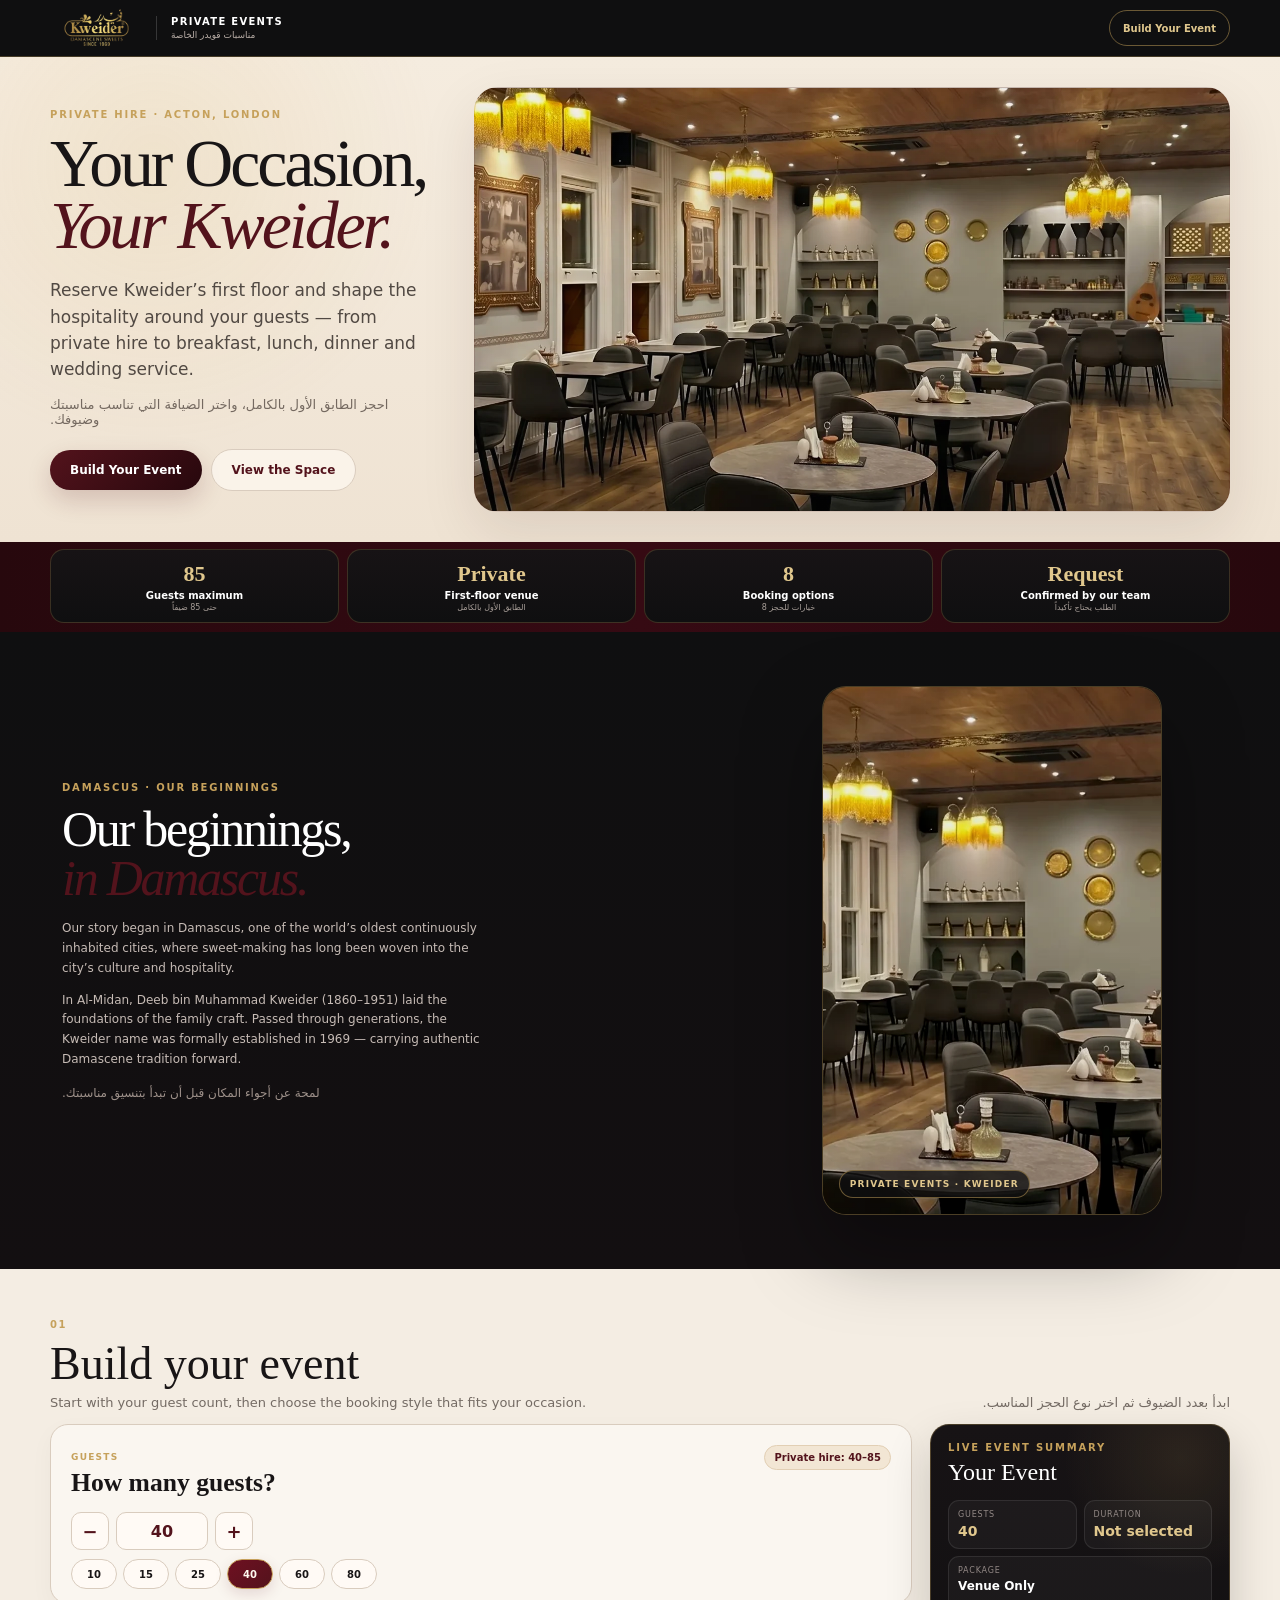
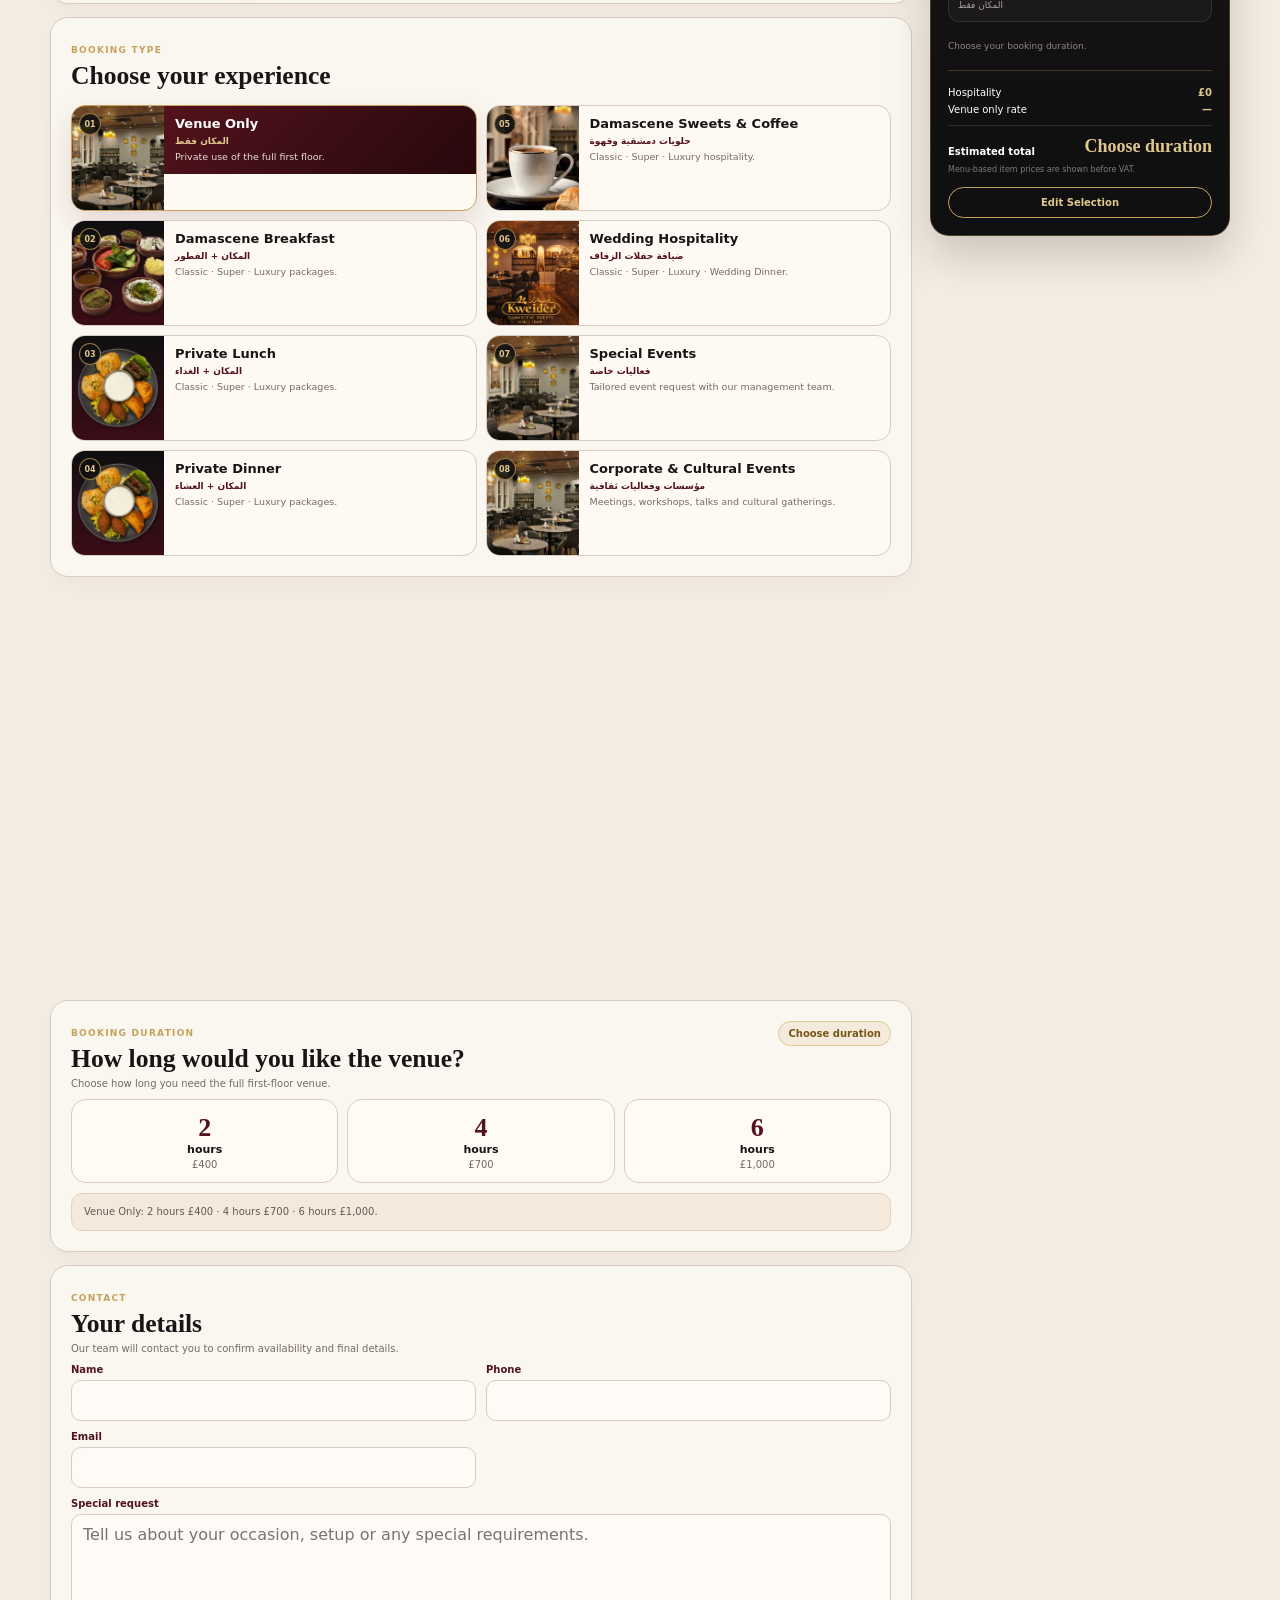
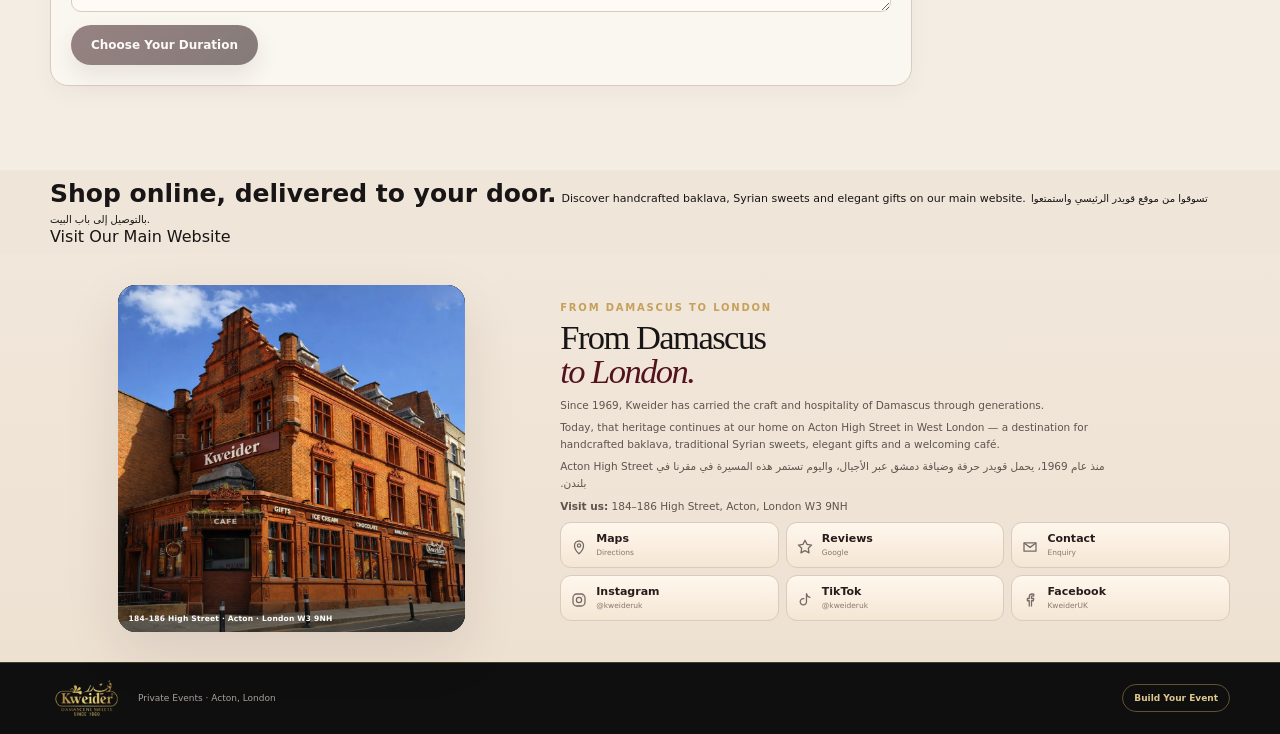
==== commit 8fd3caf6: "Add files via upload" ====
--- a/index.html
+++ b/index.html
@@ -11,7 +11,7 @@
 <body>
   <header class="topbar">
     <div class="topbar-inner wrap">
-      <a class="brand-lockup" href="#top" aria-label="Kweider Private Events">
+      <a class="brand-lockup" href="https://kweidersweets.co.uk" aria-label="Visit Kweider Sweets main website">
         <img src="images/kweider-logo-2026.png" alt="Kweider Damascene Sweets">
       </a>
       <div class="topbar-copy">
@@ -164,25 +164,6 @@
                   <div><strong>Corporate & Cultural Events</strong><small>مؤسسات وفعاليات ثقافية</small><p>Meetings, workshops, talks and cultural gatherings.</p></div>
                 </button>
               </div>
-            </section>
-
-            <section class="panel reveal" id="durationPanel">
-              <div class="panel-title">
-                <div>
-                  <small>EVENT TIME</small>
-                  <h3>Choose your time</h3>
-                  <p id="durationIntro">Hospitality bookings include the first 2 hours.</p>
-                </div>
-                <span class="recommend-pill" id="recommendedDuration">Recommended: 2h</span>
-              </div>
-
-              <div class="duration-grid three">
-                <button data-hours="2" class="duration-btn is-selected"><strong>2</strong><span>hours</span><small>Included</small></button>
-                <button data-hours="3" class="duration-btn"><strong>3</strong><span>hours</span><small>+ £150</small></button>
-                <button data-hours="4" class="duration-btn"><strong>4</strong><span>hours</span><small>+ £250</small></button>
-              </div>
-
-              <div class="rate-note" id="durationNote">For hospitality bookings, the first 2 hours are included. 3 hours adds £150. 4 hours adds £250. Longer events are arranged with management.</div>
             </section>
 
             <section class="panel selection-panel reveal" id="selectionPanel">
@@ -233,6 +214,25 @@
               <p class="availability-message" id="availabilityMessage"></p>
             </section>
 
+            <section class="panel reveal duration-choice-panel" id="durationPanel">
+              <div class="panel-title duration-panel-title">
+                <div>
+                  <small>BOOKING DURATION</small>
+                  <h3>How long would you like the venue?</h3>
+                  <p id="durationIntro">Choose the duration yourself so your request is completely clear.</p>
+                </div>
+                <span class="recommend-pill duration-status-pill" id="recommendedDuration">Choose duration</span>
+              </div>
+
+              <div class="duration-grid three" role="group" aria-label="Choose booking duration">
+                <button type="button" data-hours="2" class="duration-btn" aria-pressed="false"><strong>2</strong><span>hours</span><small>Included</small></button>
+                <button type="button" data-hours="3" class="duration-btn" aria-pressed="false"><strong>3</strong><span>hours</span><small>+ £150</small></button>
+                <button type="button" data-hours="4" class="duration-btn" aria-pressed="false"><strong>4</strong><span>hours</span><small>+ £250</small></button>
+              </div>
+
+              <div class="rate-note" id="durationNote">The first 2 hours are included. Extra time is added only when you choose it.</div>
+            </section>
+
             <section class="panel contact-panel reveal" id="contact">
               <div class="panel-title">
                 <div><small>CONTACT</small><h3>Your details</h3><p>Our team will contact you to confirm availability and final details.</p></div>
--- a/styles.css
+++ b/styles.css
@@ -1416,3 +1416,33 @@
   .heritage-photo{width:min(70vw,245px)!important}
   .connect-grid.compact-connect strong{font-size:10px!important}
 }
+
+/* V11 UX refinement — mobile-first booking sequence */
+.brand-lockup{border-radius:10px;outline-offset:3px}
+.brand-lockup:focus-visible{outline:2px solid var(--gold)}
+.duration-status-pill.is-complete{background:rgba(198,161,91,.16);color:var(--wine);border-color:rgba(198,161,91,.65)}
+.duration-btn[aria-pressed="false"]{background:#fffaf4}
+.duration-btn[aria-pressed="true"]{box-shadow:0 7px 18px rgba(83,19,28,.15)}
+
+@media(max-width:620px){
+  .brand-lockup{min-width:88px;min-height:44px;display:flex;align-items:center;justify-content:flex-start}
+  .duration-choice-panel{scroll-margin-top:62px}
+  .duration-panel-title{display:flex;flex-direction:column;align-items:flex-start;gap:8px}
+  .duration-panel-title h3{font-size:21px;line-height:1.12;max-width:300px}
+  .duration-panel-title p{font-size:12px;line-height:1.45;margin-top:5px}
+  .duration-status-pill{align-self:flex-start;font-size:9px;padding:6px 9px}
+  .duration-grid.three{grid-template-columns:repeat(3,minmax(0,1fr));gap:6px}
+  .duration-btn{min-height:88px;padding:9px 4px;border-radius:12px;touch-action:manipulation}
+  .duration-btn strong{font-size:25px}
+  .duration-btn span{font-size:10px}
+  .duration-btn small{font-size:10px;line-height:1.15;text-align:center}
+  .rate-note{font-size:10.5px;line-height:1.45;padding:9px 10px;border-radius:10px}
+  .schedule-panel{scroll-margin-top:62px}
+  .schedule-grid.luxury-schedule-grid{grid-template-columns:1fr!important;gap:10px}
+  .calendar-trigger,.time-field select{min-height:46px;font-size:14px}
+}
+
+@media(min-width:621px) and (max-width:1023px){
+  .duration-choice-panel,.schedule-panel{scroll-margin-top:72px}
+  .duration-panel-title{align-items:flex-start}
+}
